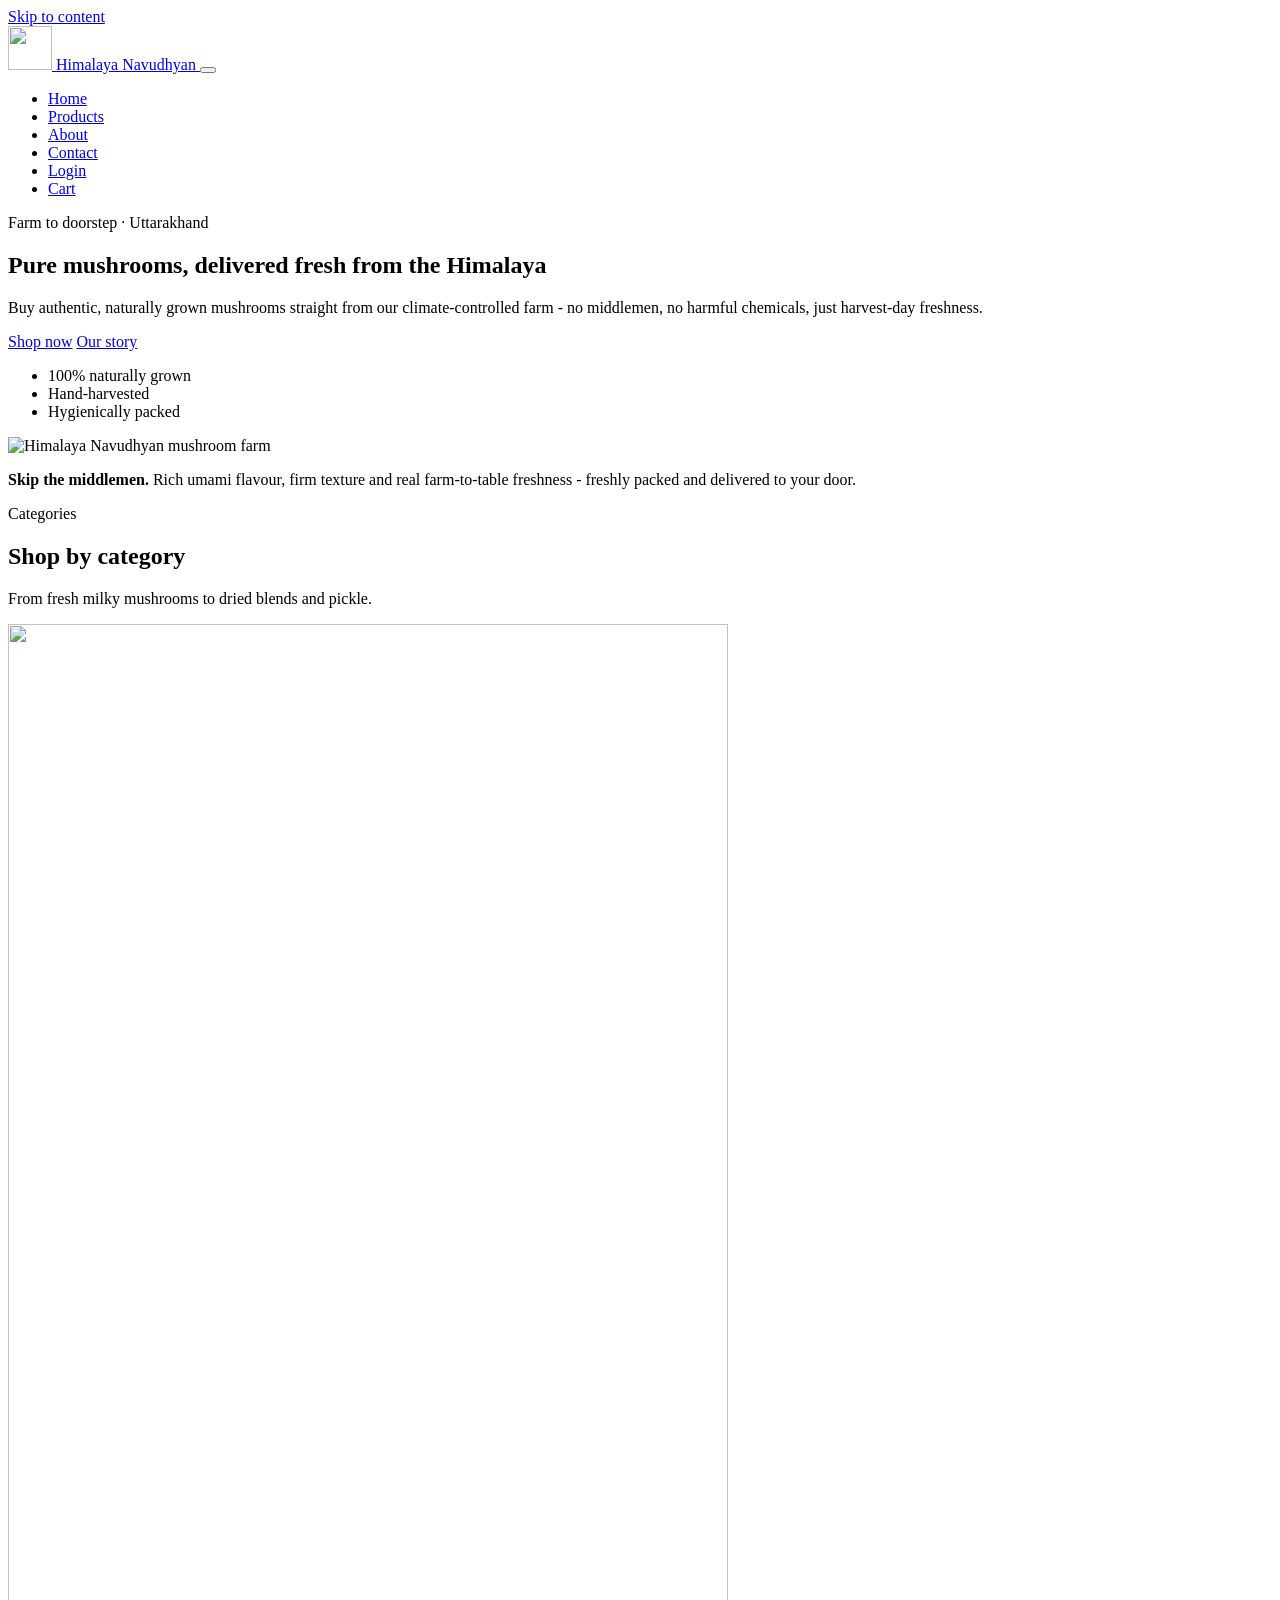
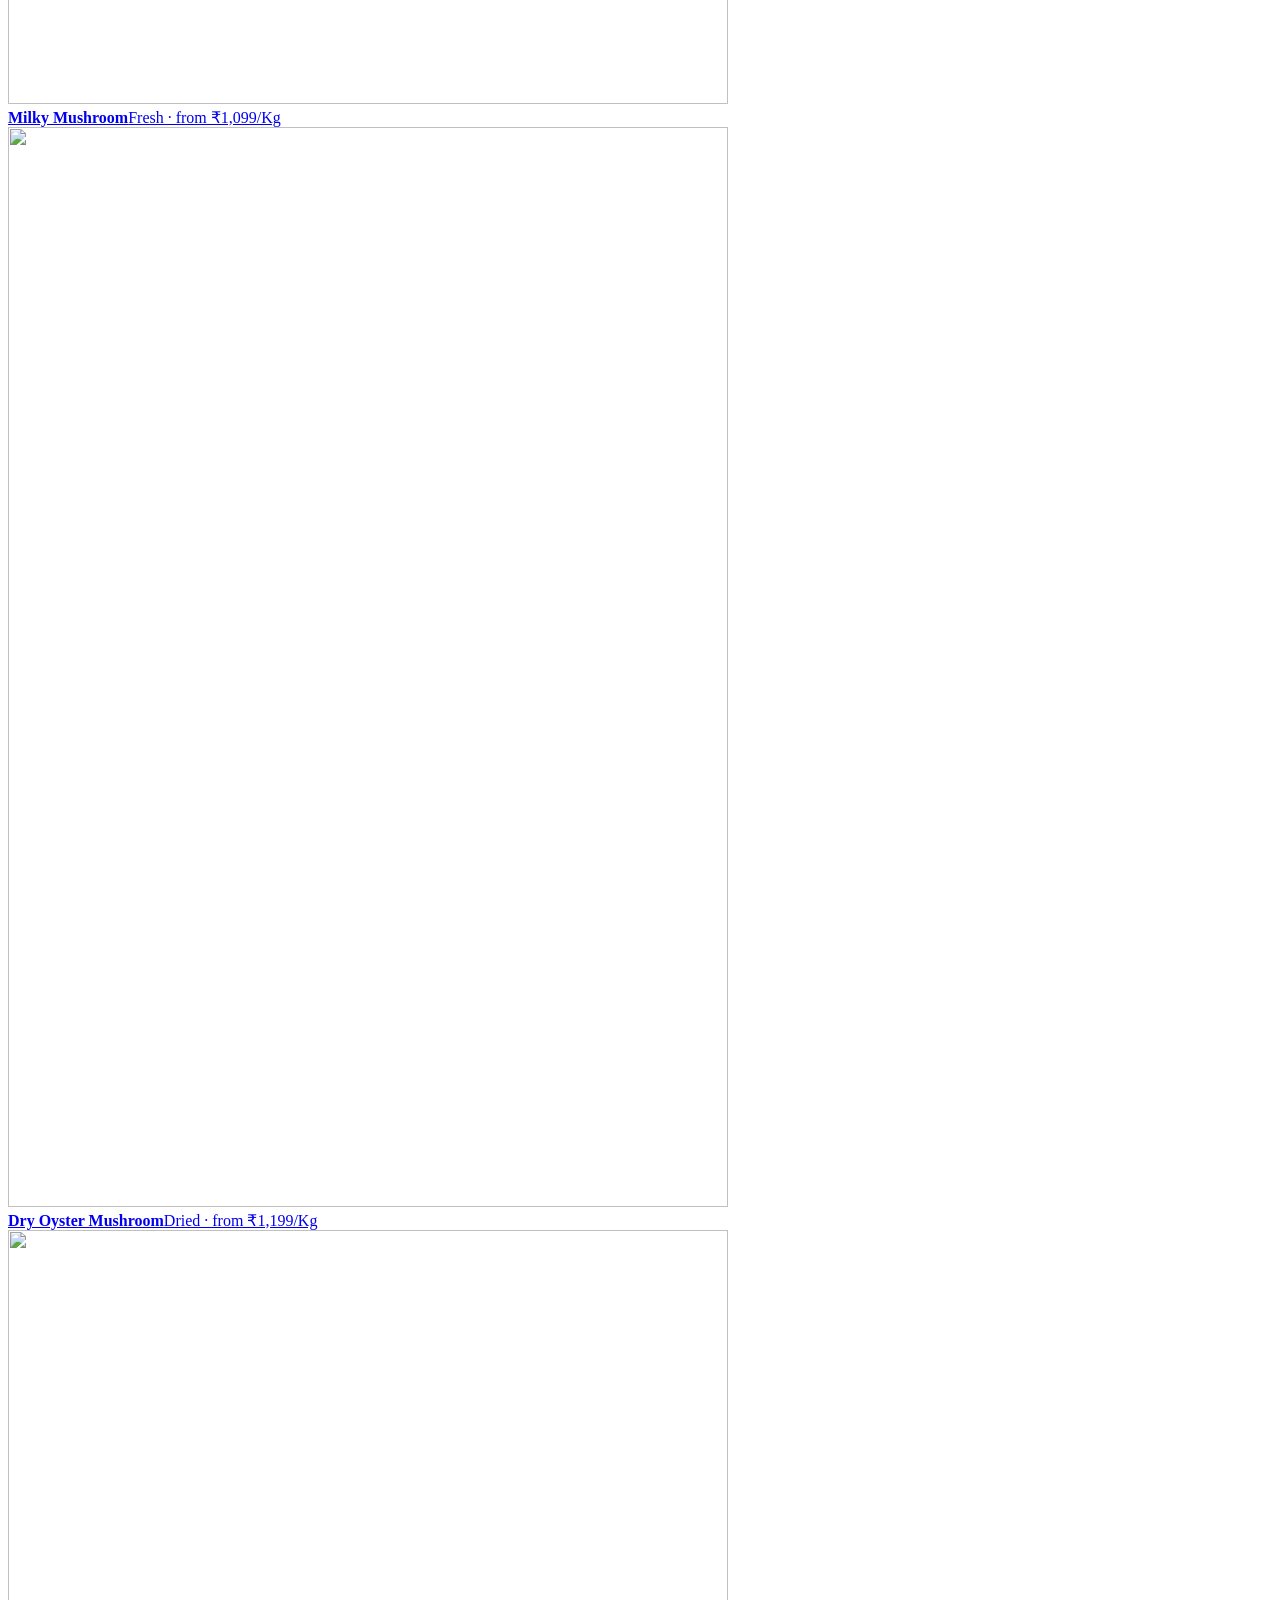
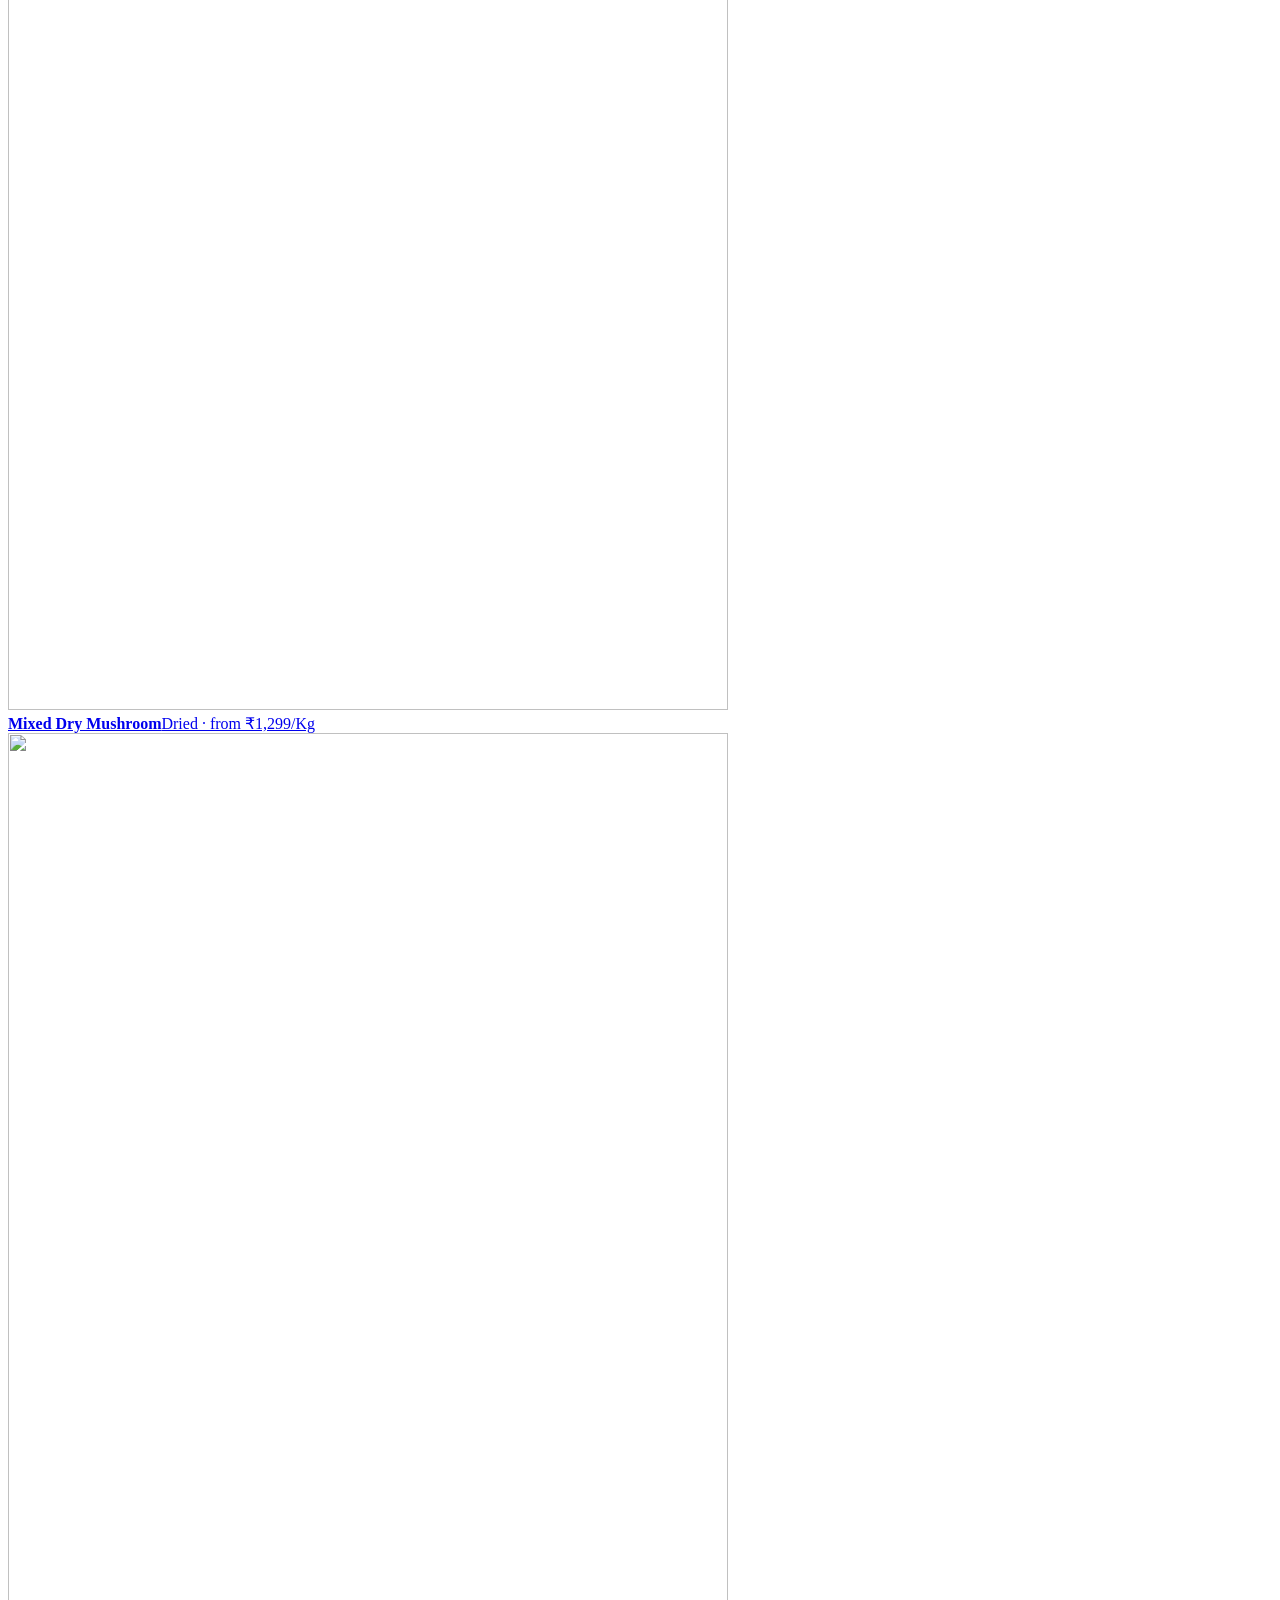
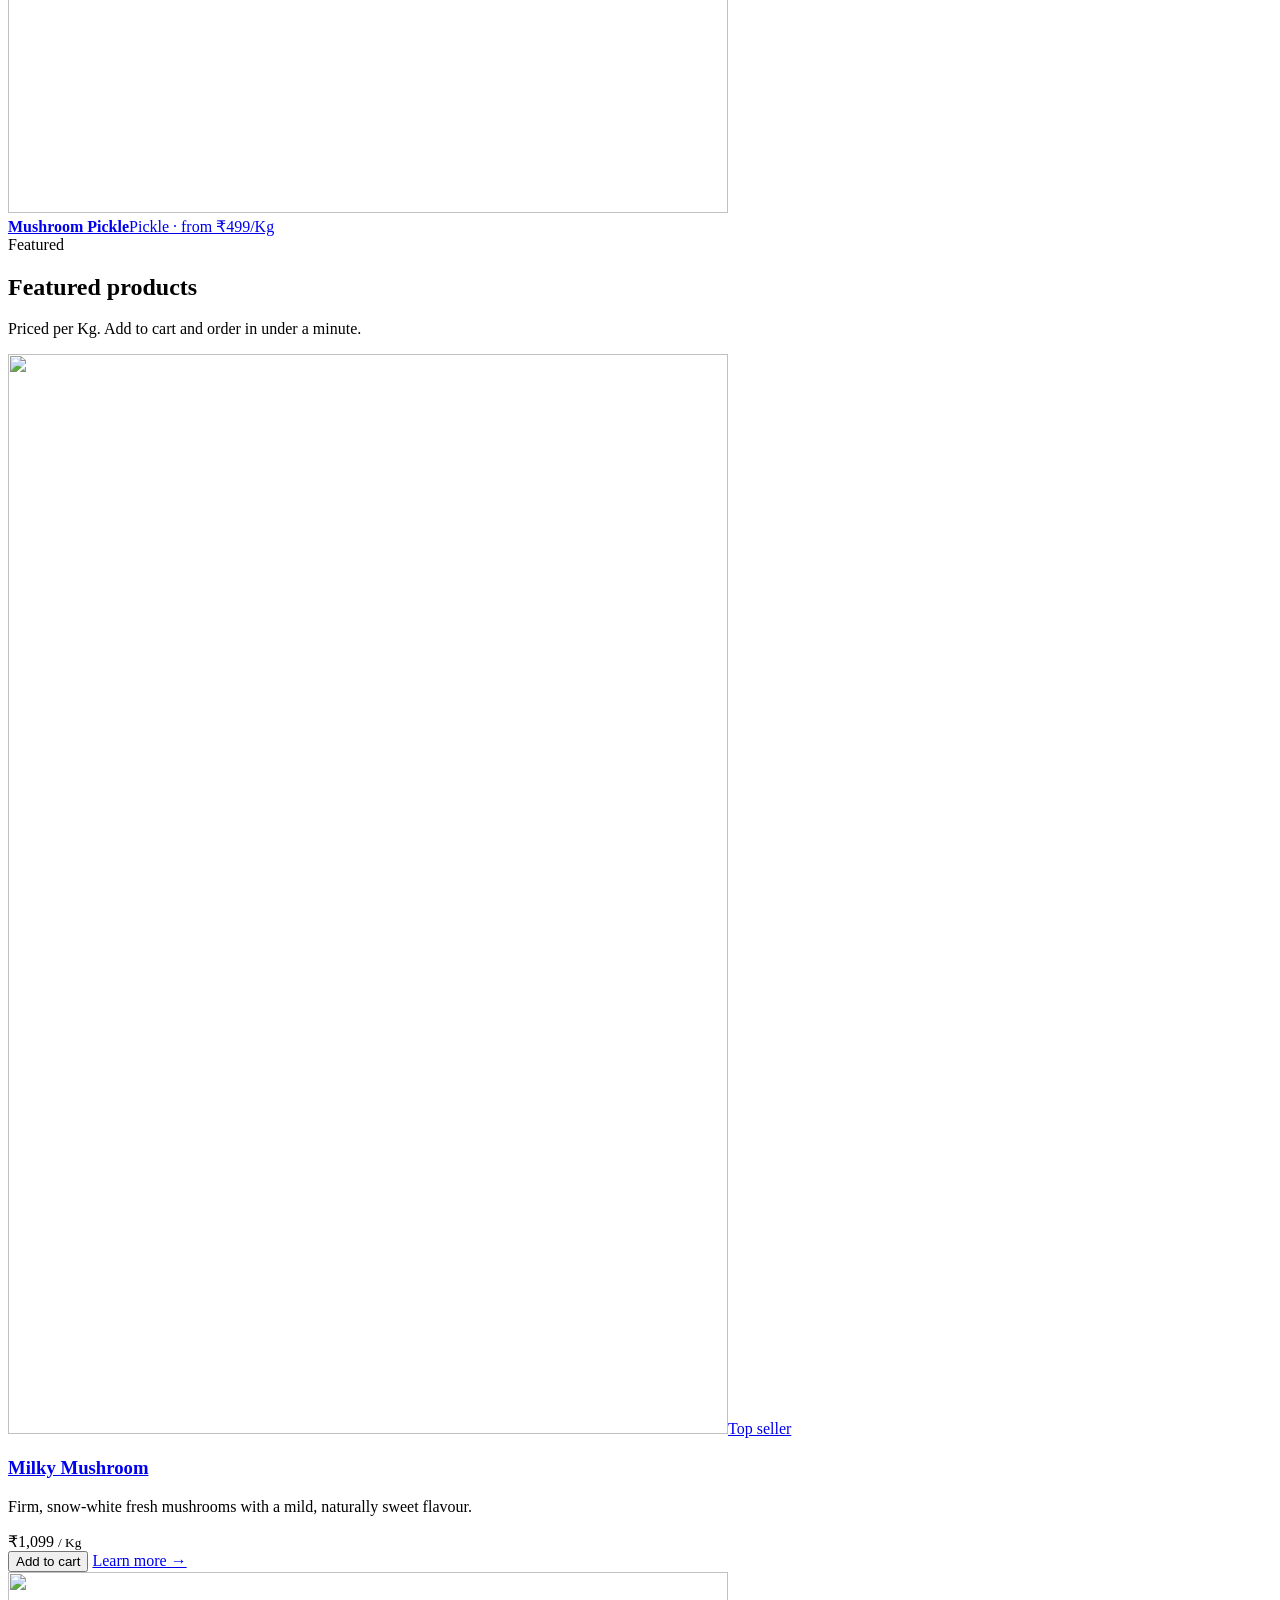
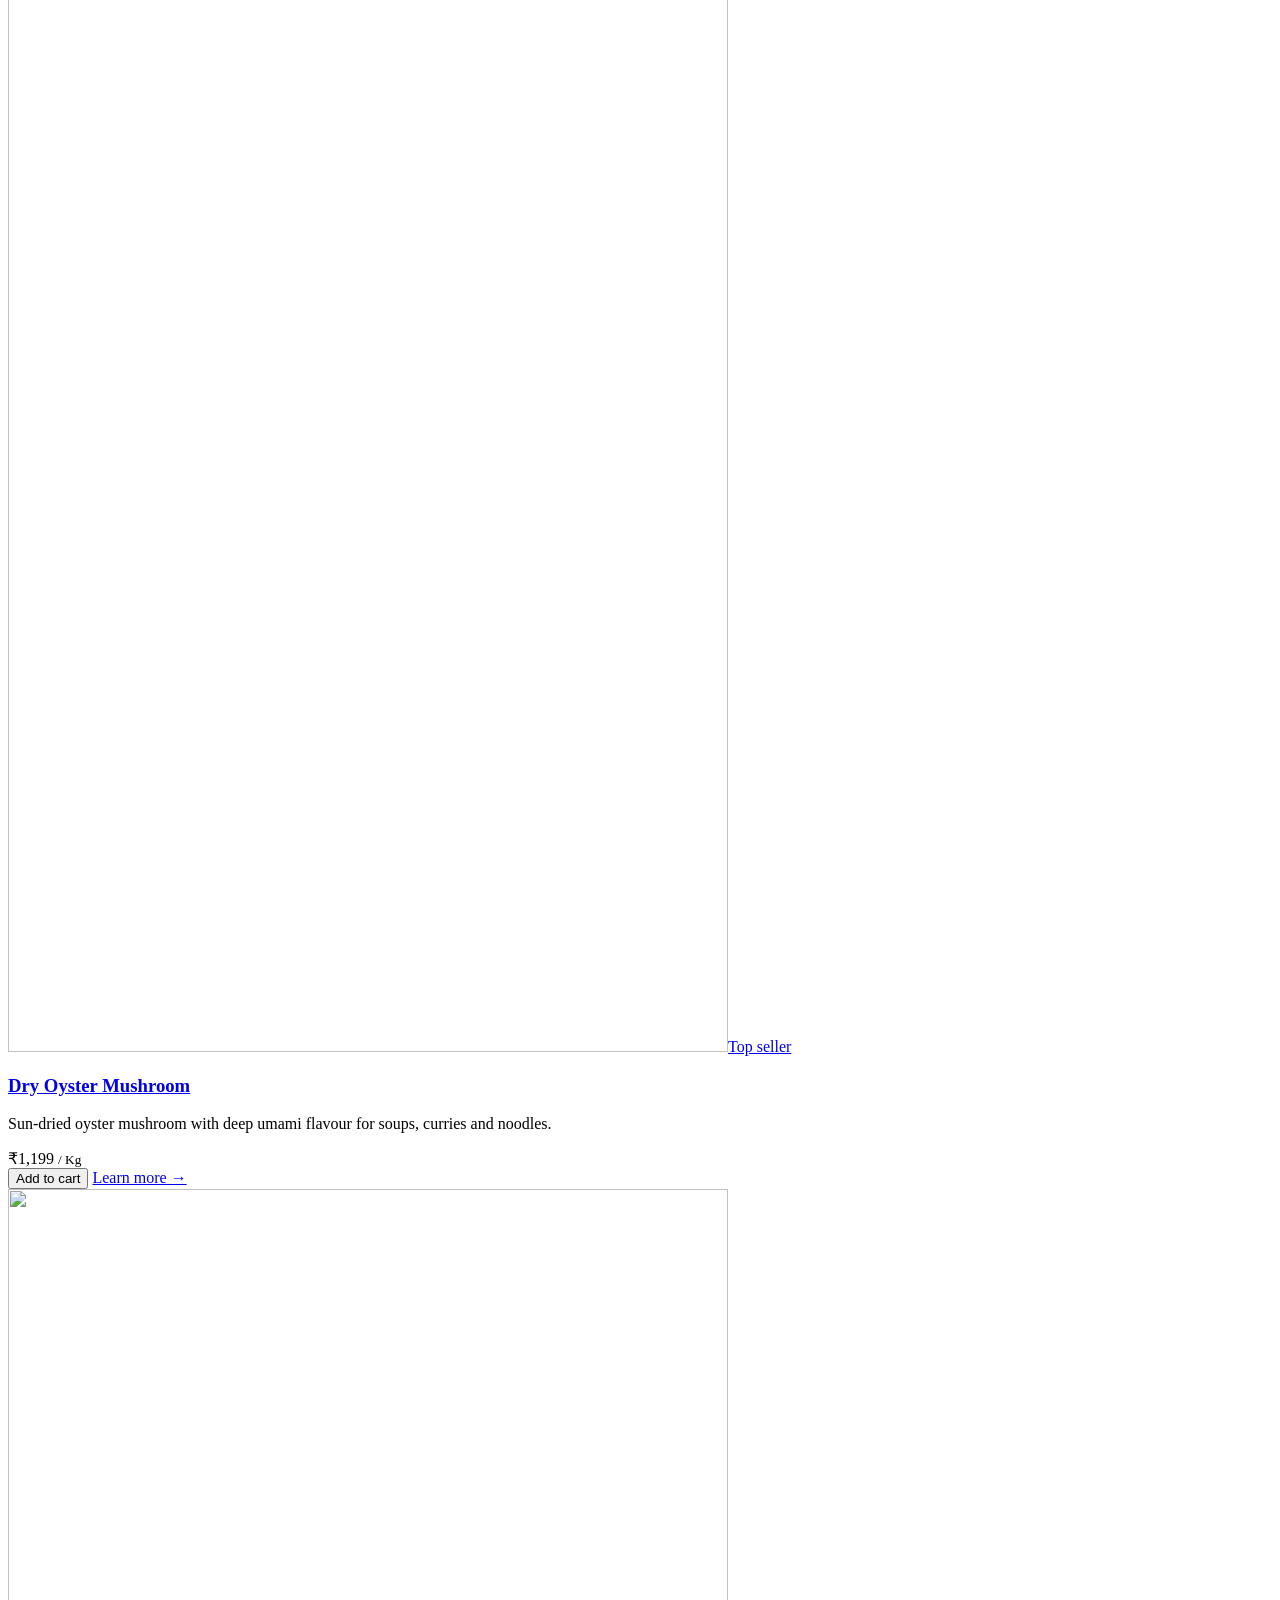
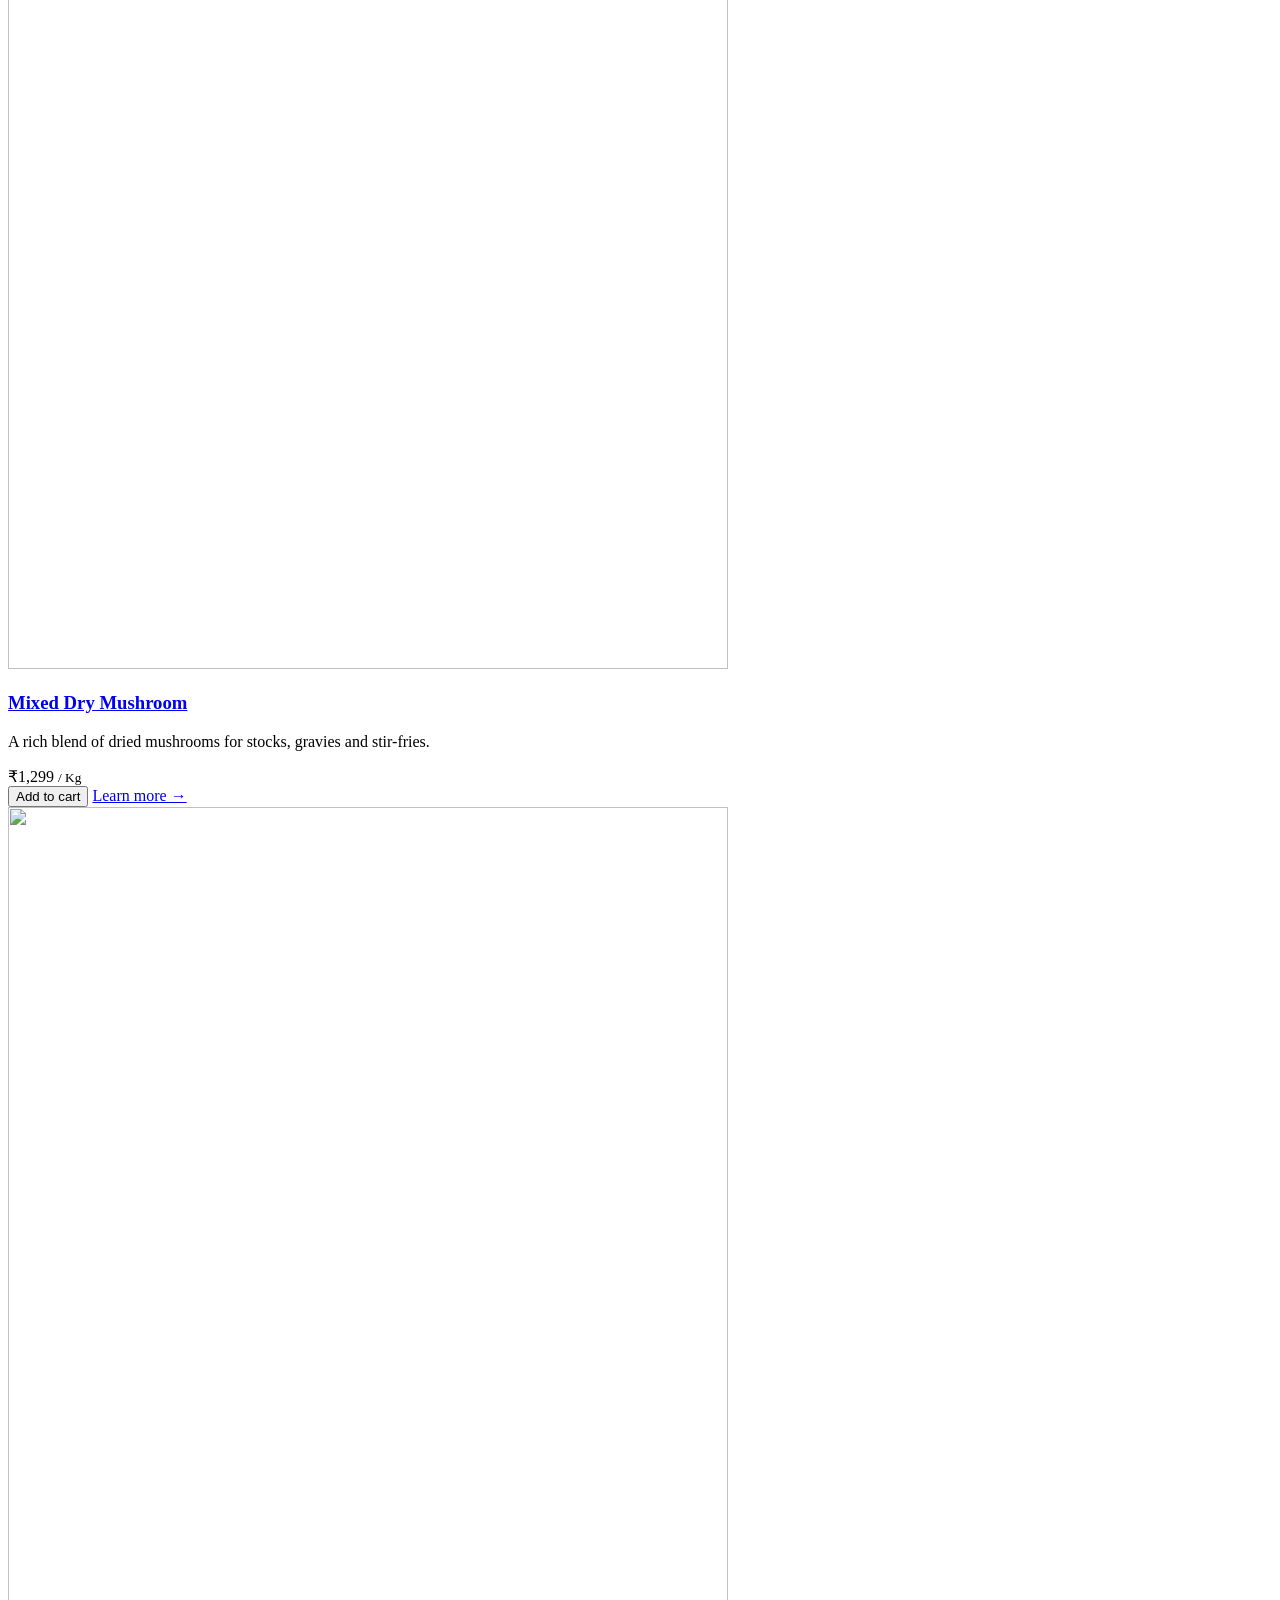
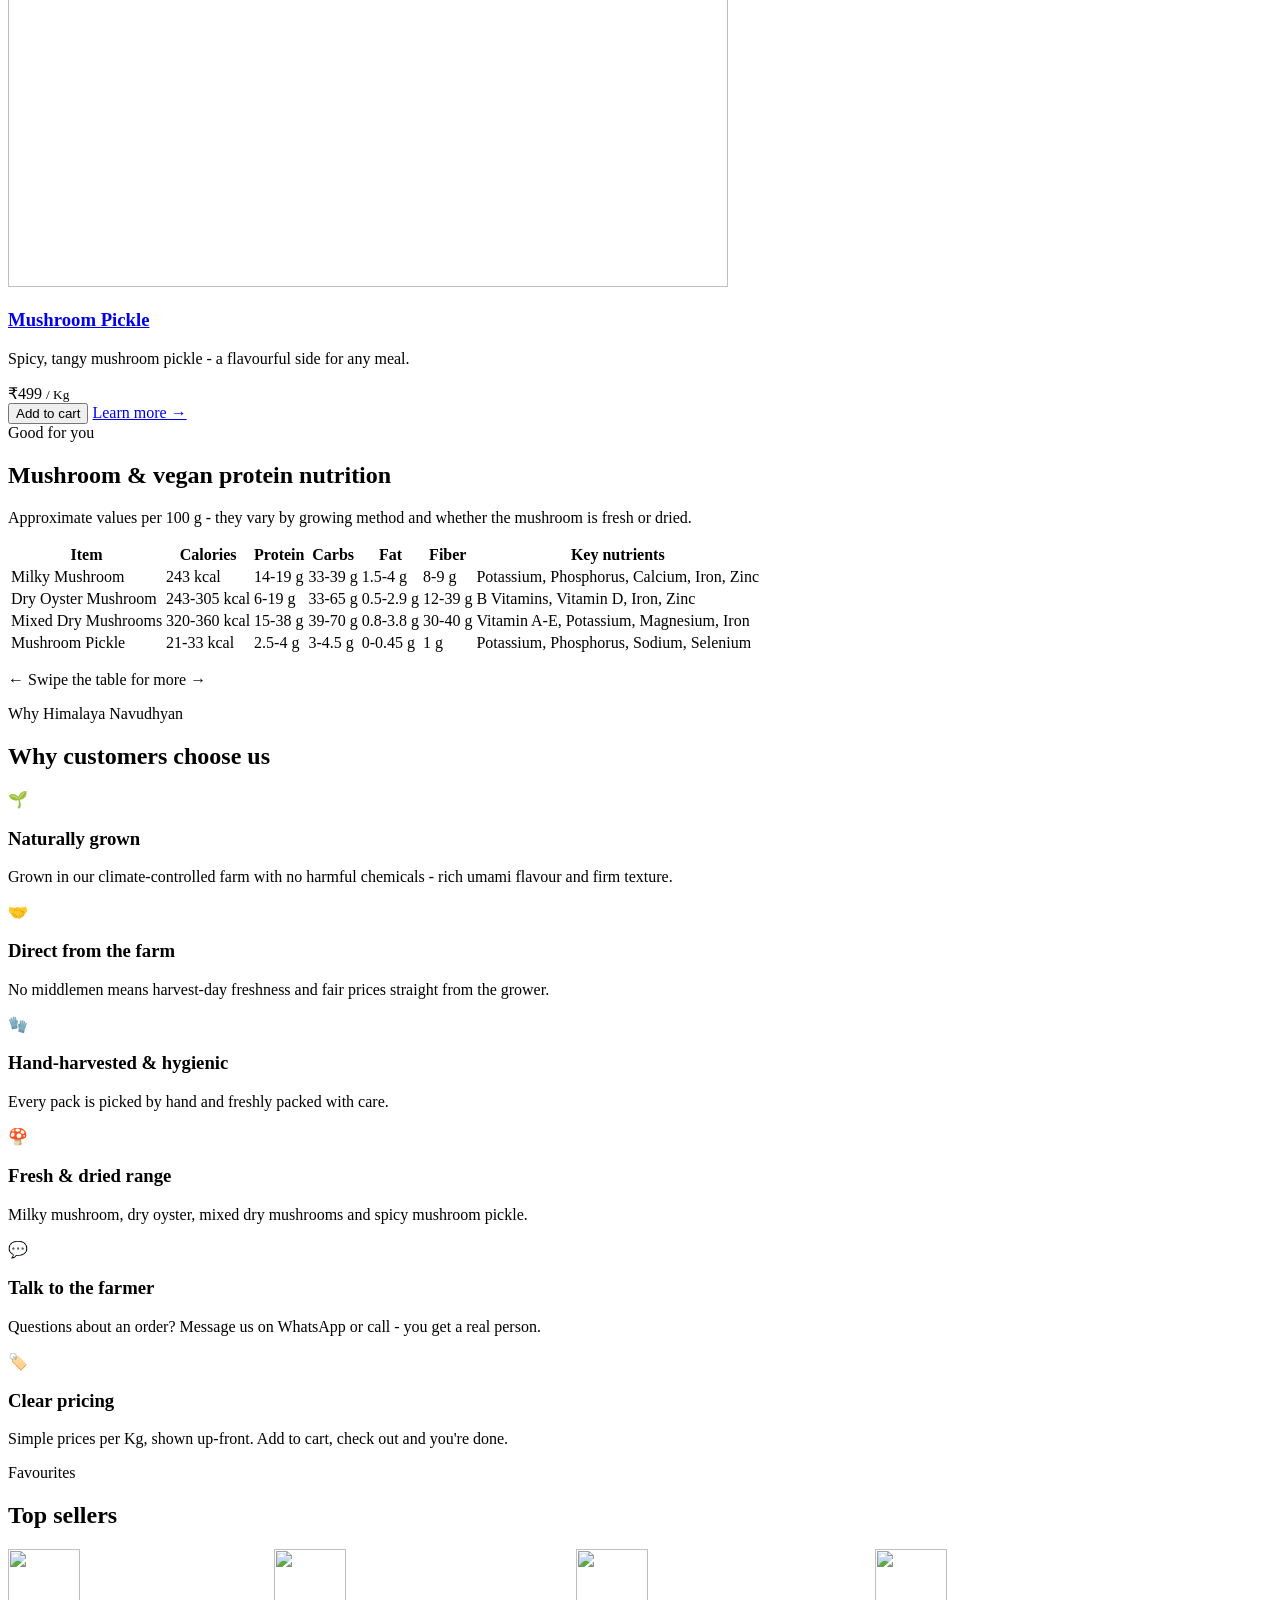
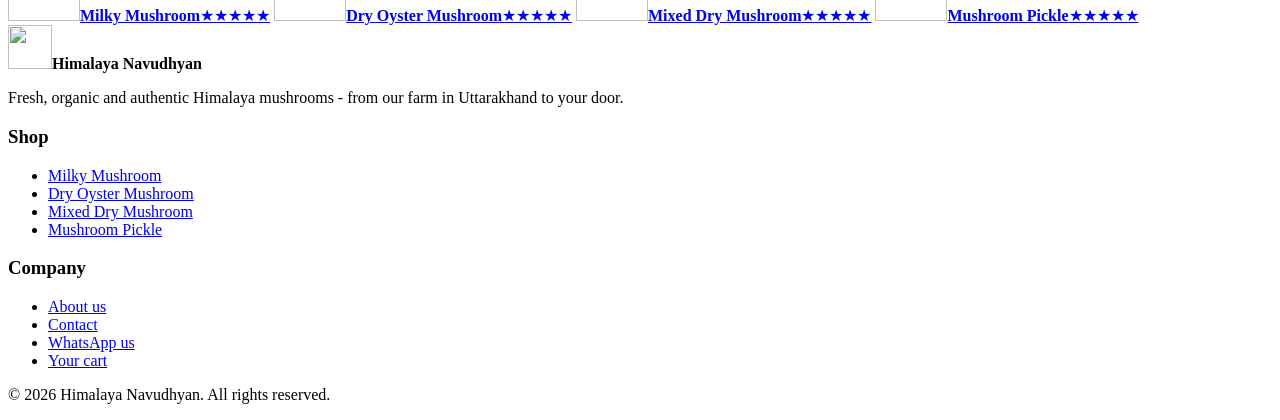
==== index.html @ 814f195d "Add files via upload" ====
<!DOCTYPE html>
<html lang="en">

<head>
  <meta charset="UTF-8">
  <meta name="viewport" content="width=device-width, initial-scale=1">
  <title>Himalaya Navudhyan - Fresh Himalaya Mushrooms Delivered</title>
  <meta name="description"
    content="Buy authentic, naturally grown Himalaya mushrooms directly from the farm - fresh milky mushroom, dry oyster, mixed dry mushrooms and mushroom pickle.">
  <meta name="theme-color" content="#1f4a2c">
  <meta property="og:title" content="Himalaya Navudhyan - Fresh Himalaya Mushrooms Delivered">
  <meta property="og:description"
    content="Buy authentic, naturally grown Himalaya mushrooms directly from the farm - fresh milky mushroom, dry oyster, mixed dry mushrooms and mushroom pickle.">
  <meta property="og:image" content="images/logo-large.jpg">
  <link rel="preconnect" href="https://fonts.googleapis.com">
  <link rel="preconnect" href="https://fonts.gstatic.com" crossorigin>
  <link
    href="https://fonts.googleapis.com/css2?family=Fraunces:opsz,wght@9..144,600;9..144,700&family=Poppins:wght@400;500;600;700&display=swap"
    rel="stylesheet">
  <link rel="stylesheet" href="css/style.css">
  <link rel="icon" type="image/x-icon" href="favicon_io/favicon.ico">
  <link rel="icon" type="image/png" sizes="32x32" href="favicon_io/favicon-32x32.png">
  <link rel="icon" type="image/png" sizes="16x16" href="favicon_io/favicon-16x16.png">
  <link rel="apple-touch-icon" sizes="180x180" href="favicon_io/apple-touch-icon.png">
  <link rel="manifest" href="favicon_io/site.webmanifest">
</head>

<body>
  <a class="skip-link" href="#main">Skip to content</a>
  <header class="site-header">
    <div class="container header-inner">
      <a class="brand" href="index.html" aria-label="Himalaya Navudhyan - home">
        <img src="images/logo.jpg" alt="" width="44" height="44">
        <span>Himalaya Navudhyan</span>
      </a>
      <button class="nav-toggle" type="button" aria-label="Menu" aria-expanded="false" aria-controls="site-nav">
        <span></span><span></span><span></span>
      </button>
      <nav class="site-nav" id="site-nav" aria-label="Main">
        <ul>
          <li><a href="index.html" aria-current="page">Home</a></li>
          <li><a href="product.html">Products</a></li>
          <li><a href="about.html">About</a></li>
          <li><a href="contact.html">Contact</a></li>
          <li><a href="loginpage.html">Login</a></li>
          <li><a href="cart.html">Cart <span class="cart-count" hidden aria-label="items in cart">0</span></a></li>
        </ul>
      </nav>
    </div>
  </header>
  <main id="main">

    <section class="hero">
      <div class="container hero-grid">
        <div>
          <span class="eyebrow">Farm to doorstep · Uttarakhand</span>
          <h1>Pure mushrooms, delivered <span>fresh</span> from the Himalaya</h1>
          <p class="hero-lead">Buy authentic, naturally grown mushrooms straight from our climate-controlled farm - no
            middlemen, no harmful chemicals, just harvest-day freshness.</p>
          <div class="hero-actions">
            <a class="btn" href="product.html">Shop now</a>
            <a class="btn btn--ghost" href="about.html">Our story</a>
          </div>
          <ul class="hero-trust">
            <li>100% naturally grown</li>
            <li>Hand-harvested</li>
            <li>Hygienically packed</li>
          </ul>
        </div>
        <div class="hero-art">
          <div class="hero-photo">
            <img src="images/logo.jpg" alt="Himalaya Navudhyan mushroom farm" width="200"
              fetchpriority="high">
          </div>
        </div>
      </div>
    </section>

    <section class="promise">
      <div class="container">
        <p><strong>Skip the middlemen.</strong> Rich umami flavour, firm texture and real farm-to-table freshness -
          freshly packed and delivered to your door.</p>
      </div>
    </section>

    <section class="section">
      <div class="container">
        <div class="section-head reveal">
          <span class="eyebrow">Categories</span>
          <h2>Shop by category</h2>
          <p>From fresh milky mushrooms to dried blends and pickle.</p>
        </div>
        <div class="tiles">
          <a class="tile reveal" href="milckymushroom.html"><img src="images/milky.jpg" alt="" loading="lazy"
              width="720" height="1080">
            <div class="tile-label"><strong>Milky Mushroom</strong><span>Fresh · from ₹1,099/Kg</span></div>
          </a>
          <a class="tile reveal" href="dryoyster.html"><img src="images/dry-oyster.jpg" alt="" loading="lazy"
              width="720" height="1080">
            <div class="tile-label"><strong>Dry Oyster Mushroom</strong><span>Dried · from ₹1,199/Kg</span></div>
          </a>
          <a class="tile reveal" href="mixeddrymushroom.html"><img src="images/mixed-dry.jpg" alt="" loading="lazy"
              width="720" height="1080">
            <div class="tile-label"><strong>Mixed Dry Mushroom</strong><span>Dried · from ₹1,299/Kg</span></div>
          </a>
          <a class="tile reveal" href="mushroompickle.html"><img src="images/pickle.jpg" alt="" loading="lazy"
              width="720" height="1080">
            <div class="tile-label"><strong>Mushroom Pickle</strong><span>Pickle · from ₹499/Kg</span></div>
          </a>
        </div>
      </div>
    </section>

    <section class="section section--alt">
      <div class="container">
        <div class="section-head reveal">
          <span class="eyebrow">Featured</span>
          <h2>Featured products</h2>
          <p>Priced per Kg. Add to cart and order in under a minute.</p>
        </div>
        <div class="grid-products cols-4">
          <article class="product-card reveal">
            <a class="product-media" href="milckymushroom.html" tabindex="-1" aria-hidden="true">
              <img src="images/milky.jpg" alt="" loading="lazy" width="720" height="1080"><span class="badge">Top
                seller</span>
            </a>
            <div class="product-body">
              <h3><a href="milckymushroom.html">Milky Mushroom</a></h3>
              <p class="product-desc">Firm, snow-white fresh mushrooms with a mild, naturally sweet flavour.</p>
              <div class="price">₹1,099 <small>/ Kg</small></div>
              <div class="product-actions">
                <button class="btn btn--sm" type="button" data-add="milky">Add to cart</button>
                <a class="link-more" href="milckymushroom.html">Learn more →</a>
              </div>
            </div>
          </article>
          <article class="product-card reveal">
            <a class="product-media" href="dryoyster.html" tabindex="-1" aria-hidden="true">
              <img src="images/dry-oyster.jpg" alt="" loading="lazy" width="720" height="1080"><span class="badge">Top
                seller</span>
            </a>
            <div class="product-body">
              <h3><a href="dryoyster.html">Dry Oyster Mushroom</a></h3>
              <p class="product-desc">Sun-dried oyster mushroom with deep umami flavour for soups, curries and noodles.
              </p>
              <div class="price">₹1,199 <small>/ Kg</small></div>
              <div class="product-actions">
                <button class="btn btn--sm" type="button" data-add="dry-oyster">Add to cart</button>
                <a class="link-more" href="dryoyster.html">Learn more →</a>
              </div>
            </div>
          </article>
          <article class="product-card reveal">
            <a class="product-media" href="mixeddrymushroom.html" tabindex="-1" aria-hidden="true">
              <img src="images/mixed-dry.jpg" alt="" loading="lazy" width="720" height="1080">
            </a>
            <div class="product-body">
              <h3><a href="mixeddrymushroom.html">Mixed Dry Mushroom</a></h3>
              <p class="product-desc">A rich blend of dried mushrooms for stocks, gravies and stir-fries.</p>
              <div class="price">₹1,299 <small>/ Kg</small></div>
              <div class="product-actions">
                <button class="btn btn--sm" type="button" data-add="mixed-dry">Add to cart</button>
                <a class="link-more" href="mixeddrymushroom.html">Learn more →</a>
              </div>
            </div>
          </article>
          <article class="product-card reveal">
            <a class="product-media" href="mushroompickle.html" tabindex="-1" aria-hidden="true">
              <img src="images/pickle.jpg" alt="" loading="lazy" width="720" height="1080">
            </a>
            <div class="product-body">
              <h3><a href="mushroompickle.html">Mushroom Pickle</a></h3>
              <p class="product-desc">Spicy, tangy mushroom pickle - a flavourful side for any meal.</p>
              <div class="price">₹499 <small>/ Kg</small></div>
              <div class="product-actions">
                <button class="btn btn--sm" type="button" data-add="pickle">Add to cart</button>
                <a class="link-more" href="mushroompickle.html">Learn more →</a>
              </div>
            </div>
          </article>
        </div>
      </div>
    </section>

    <section class="section">
      <div class="container">
        <div class="section-head reveal">
          <span class="eyebrow">Good for you</span>
          <h2>Mushroom &amp; vegan protein nutrition</h2>
          <p>Approximate values per 100 g - they vary by growing method and whether the mushroom is fresh or dried.</p>
        </div>
        <div class="table-wrap reveal" tabindex="0" role="region" aria-label="Nutrition comparison table">
          <table class="nutrition-table">
            <thead>
              <tr>
                <th>Item</th>
                <th>Calories</th>
                <th>Protein</th>
                <th>Carbs</th>
                <th>Fat</th>
                <th>Fiber</th>
                <th>Key nutrients</th>
              </tr>
            </thead>
            <tbody>
              <tr>
                <td>Milky Mushroom</td>
                <td>243 kcal</td>
                <td class="highlight">14-19 g</td>
                <td>33-39 g</td>
                <td>1.5-4 g</td>
                <td>8-9 g</td>
                <td>Potassium, Phosphorus, Calcium, Iron, Zinc</td>
              </tr>
              <tr>
                <td>Dry Oyster Mushroom</td>
                <td>243-305 kcal</td>
                <td class="highlight">6-19 g</td>
                <td>33-65 g</td>
                <td>0.5-2.9 g</td>
                <td>12-39 g</td>
                <td>B Vitamins, Vitamin D, Iron, Zinc</td>
              </tr>
              <tr>
                <td>Mixed Dry Mushrooms</td>
                <td>320-360 kcal</td>
                <td class="highlight">15-38 g</td>
                <td>39-70 g</td>
                <td>0.8-3.8 g</td>
                <td>30-40 g</td>
                <td>Vitamin A-E, Potassium, Magnesium, Iron</td>
              </tr>
              <tr>
                <td>Mushroom Pickle</td>
                <td>21-33 kcal</td>
                <td class="highlight">2.5-4 g</td>
                <td>3-4.5 g</td>
                <td>0-0.45 g</td>
                <td>1 g</td>
                <td>Potassium, Phosphorus, Sodium, Selenium</td>
              </tr>
            </tbody>
          </table>
        </div>
        <p class="swipe-hint">← Swipe the table for more →</p>
      </div>
    </section>

    <section class="section section--white">
      <div class="container">
        <div class="section-head reveal">
          <span class="eyebrow">Why Himalaya Navudhyan</span>
          <h2>Why customers choose us</h2>
        </div>
        <div class="features">
          <div class="feature reveal">
            <div class="ico">🌱</div>
            <h3>Naturally grown</h3>
            <p>Grown in our climate-controlled farm with no harmful chemicals -  rich umami flavour and firm texture.</p>
          </div>
          <div class="feature reveal">
            <div class="ico">🤝</div>
            <h3>Direct from the farm</h3>
            <p>No middlemen means harvest-day freshness and fair prices straight from the grower.</p>
          </div>
          <div class="feature reveal">
            <div class="ico">🧤</div>
            <h3>Hand-harvested &amp; hygienic</h3>
            <p>Every pack is picked by hand and freshly packed with care.</p>
          </div>
          <div class="feature reveal">
            <div class="ico">🍄</div>
            <h3>Fresh &amp; dried range</h3>
            <p>Milky mushroom, dry oyster, mixed dry mushrooms and spicy mushroom pickle.</p>
          </div>
          <div class="feature reveal">
            <div class="ico">💬</div>
            <h3>Talk to the farmer</h3>
            <p>Questions about an order? Message us on WhatsApp or call - you get a real person.</p>
          </div>
          <div class="feature reveal">
            <div class="ico">🏷️</div>
            <h3>Clear pricing</h3>
            <p>Simple prices per Kg, shown up-front. Add to cart, check out and you're done.</p>
          </div>
        </div>
      </div>
    </section>

    <section class="section section--alt">
      <div class="container">
        <div class="section-head reveal"><span class="eyebrow">Favourites</span>
          <h2>Top sellers</h2>
        </div>
        <div class="sellers">
          <a class="seller reveal" href="milckymushroom.html"><img src="images/milky.jpg" alt="" loading="lazy"
              width="72" height="72"><strong>Milky Mushroom</strong><span class="stars"
              aria-label="5 out of 5 stars">★★★★★</span></a>
          <a class="seller reveal" href="dryoyster.html"><img src="images/dry-oyster.jpg" alt="" loading="lazy"
              width="72" height="72"><strong>Dry Oyster Mushroom</strong><span class="stars"
              aria-label="5 out of 5 stars">★★★★★</span></a>
          <a class="seller reveal" href="mixeddrymushroom.html"><img src="images/mixed-dry.jpg" alt="" loading="lazy"
              width="72" height="72"><strong>Mixed Dry Mushroom</strong><span class="stars"
              aria-label="5 out of 5 stars">★★★★★</span></a>
          <a class="seller reveal" href="mushroompickle.html"><img src="images/pickle.jpg" alt="" loading="lazy"
              width="72" height="72"><strong>Mushroom Pickle</strong><span class="stars"
              aria-label="5 out of 5 stars">★★★★★</span></a>
        </div>
      </div>
    </section>
  </main>
  <footer class="site-footer">
    <div class="container">
      <div class="footer-grid">
        <div>
          <div class="footer-brand"><img src="images/logo.jpg" alt="" width="44" height="44"><strong>Himalaya
              Navudhyan</strong></div>
          <p>Fresh, organic and authentic Himalaya mushrooms - from our farm in Uttarakhand to your door.</p>
        </div>
        <div>
          <h3>Shop</h3>
          <ul>
            <li><a href="milckymushroom.html">Milky Mushroom</a></li>
            <li><a href="dryoyster.html">Dry Oyster Mushroom</a></li>
            <li><a href="mixeddrymushroom.html">Mixed Dry Mushroom</a></li>
            <li><a href="mushroompickle.html">Mushroom Pickle</a></li>
          </ul>
        </div>
        <div>
          <h3>Company</h3>
          <ul>
            <li><a href="about.html">About us</a></li>
            <li><a href="contact.html">Contact</a></li>
            <li><a href="https://wa.me/917836058491" rel="noopener">WhatsApp us</a></li>
            <li><a href="cart.html">Your cart</a></li>
          </ul>
        </div>
      </div>
      <p class="copyright">© 2026 Himalaya Navudhyan. All rights reserved.</p>
    </div>
  </footer>
  <script src="js/site.js"></script>
</body>

</html>
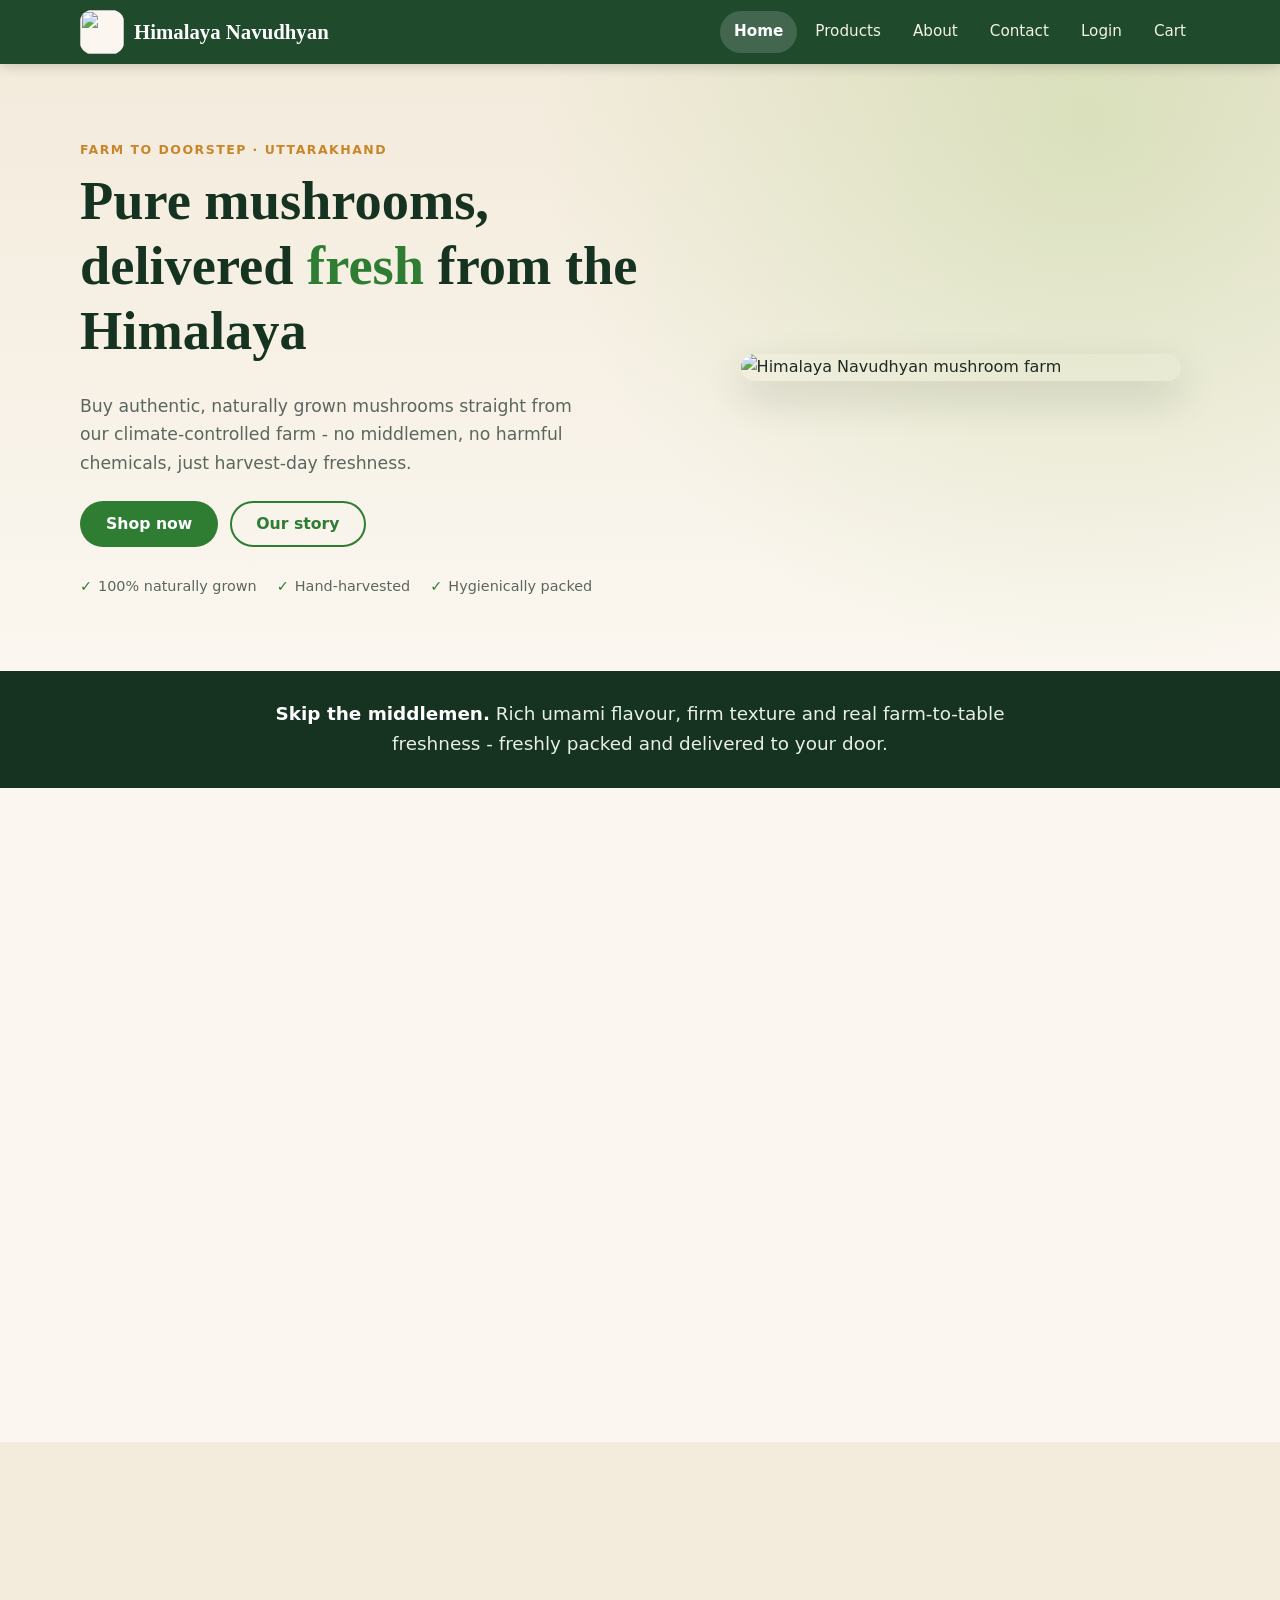
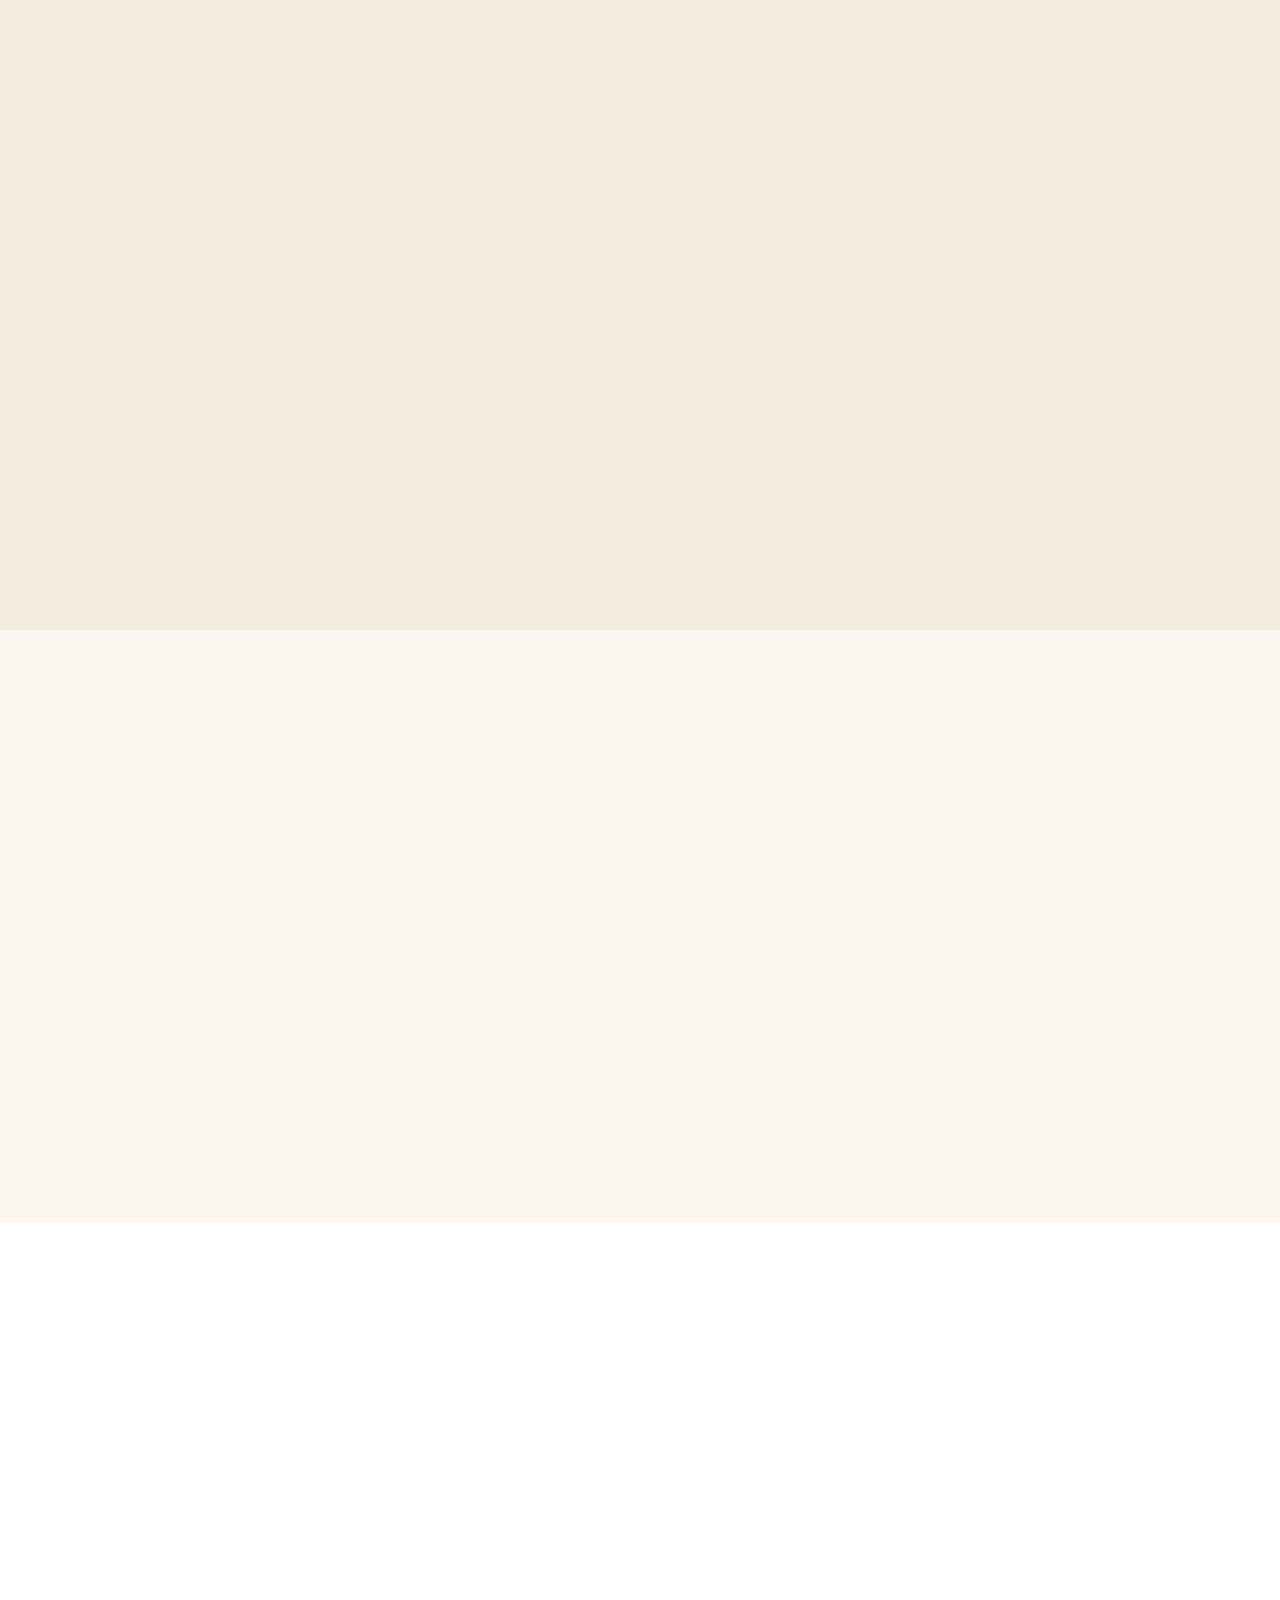
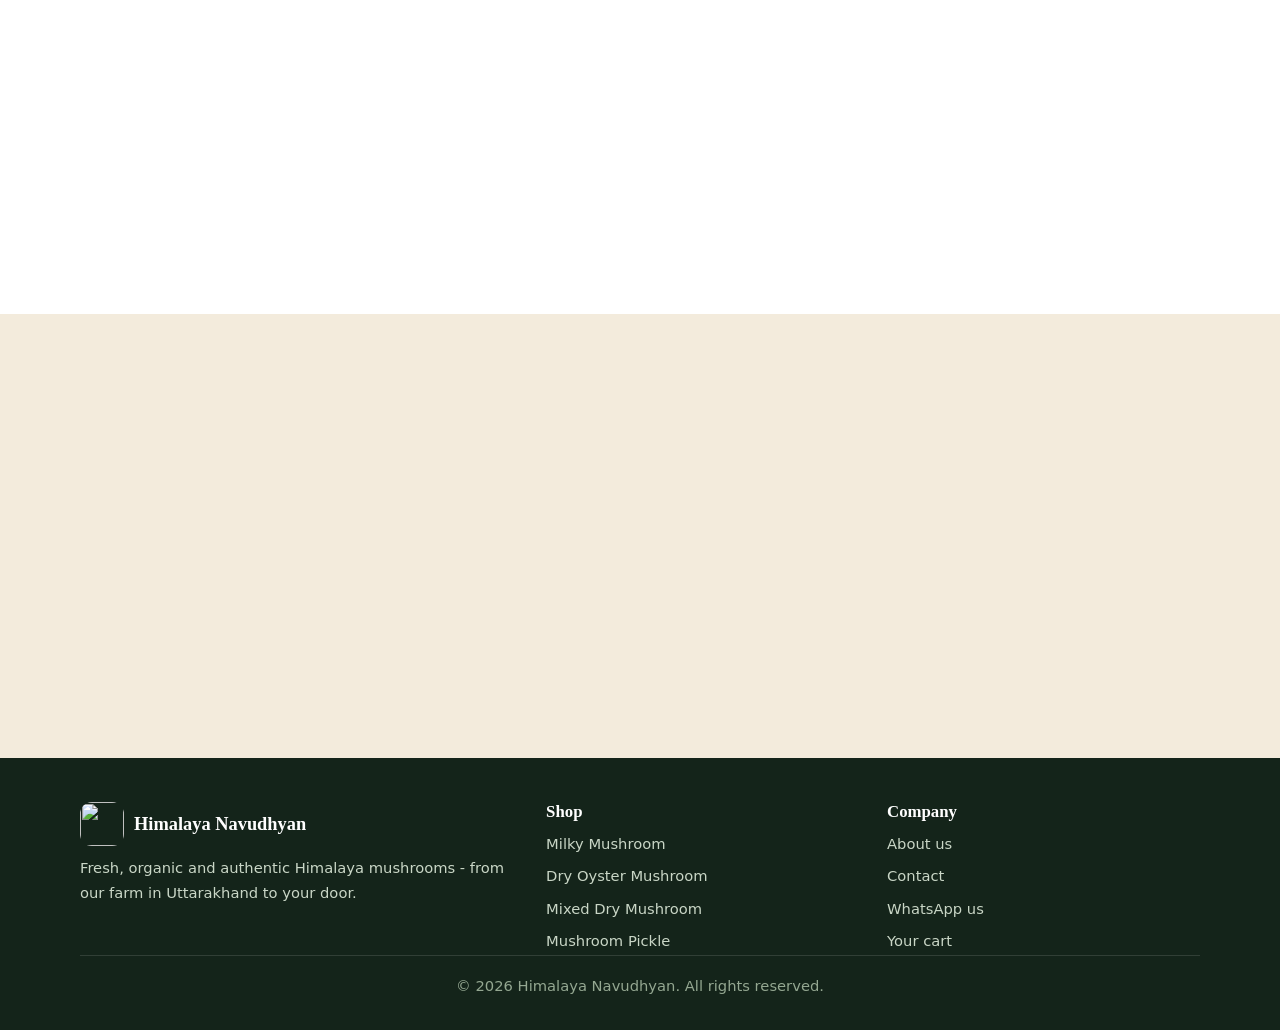
==== commit 419d4fce: "Fix stylesheet link path in index.html" ====
--- a/index.html
+++ b/index.html
@@ -17,7 +17,7 @@
   <link
     href="https://fonts.googleapis.com/css2?family=Fraunces:opsz,wght@9..144,600;9..144,700&family=Poppins:wght@400;500;600;700&display=swap"
     rel="stylesheet">
-  <link rel="stylesheet" href="css/style.css">
+  <link rel="stylesheet" href="style.css">
   <link rel="icon" type="image/x-icon" href="favicon_io/favicon.ico">
   <link rel="icon" type="image/png" sizes="32x32" href="favicon_io/favicon-32x32.png">
   <link rel="icon" type="image/png" sizes="16x16" href="favicon_io/favicon-16x16.png">
@@ -342,4 +342,4 @@
   <script src="js/site.js"></script>
 </body>
 
-</html>+</html>
--- a/style.css
+++ b/style.css
@@ -0,0 +1,1958 @@
+:root {
+  --green-900: #163321;
+  --green-800: #1f4a2c;
+  --green-700: #2e7d32;
+  --green-600: #3a8f3f;
+  --leaf: #7cb342;
+  --amber: #c8862b;
+  --amber-100: #fbeed8;
+  --cream: #fbf7f0;
+  --sand: #f3ebdc;
+  --card: #ffffff;
+  --ink: #1f2a22;
+  --muted: #5b675e;
+  --line: #e6dfd0;
+  --danger: #b3261e;
+  --radius: 16px;
+  --radius-sm: 10px;
+  --shadow-sm: 0 1px 3px rgba(31, 42, 34, .08);
+  --shadow: 0 8px 24px rgba(31, 42, 34, .10);
+  --shadow-lg: 0 16px 40px rgba(31, 42, 34, .16);
+  --header-h: 64px;
+  --font: "Poppins", system-ui, -apple-system, "Segoe UI", Roboto, sans-serif;
+  --font-head: "Fraunces", Georgia, "Times New Roman", serif;
+}
+
+*,
+*::before,
+*::after {
+  box-sizing: border-box;
+}
+
+html {
+  scroll-behavior: smooth;
+  scroll-padding-top: calc(var(--header-h) + 64px);
+  -webkit-text-size-adjust: 100%;
+}
+
+body {
+  margin: 0;
+  font-family: var(--font);
+  font-size: 1rem;
+  line-height: 1.65;
+  color: var(--ink);
+  background: var(--cream);
+  min-height: 100vh;
+  min-height: 100dvh;
+  display: flex;
+  flex-direction: column;
+  overflow-x: hidden;
+}
+
+main {
+  flex: 1;
+}
+
+img {
+  max-width: 100%;
+  height: auto;
+  display: block;
+}
+
+a {
+  color: var(--green-700);
+}
+
+h1,
+h2,
+h3,
+h4 {
+  font-family: var(--font-head);
+  line-height: 1.2;
+  margin: 0 0 .5em;
+  color: var(--green-900);
+}
+
+h1 {
+  font-size: clamp(2rem, 6vw, 3.4rem);
+  font-weight: 700;
+}
+
+h2 {
+  font-size: clamp(1.55rem, 4vw, 2.2rem);
+  font-weight: 600;
+}
+
+h3 {
+  font-size: 1.15rem;
+  font-weight: 600;
+}
+
+p {
+  margin: 0 0 1em;
+}
+
+ul {
+  margin: 0;
+}
+
+:focus-visible {
+  outline: 3px solid var(--amber);
+  outline-offset: 2px;
+  border-radius: 4px;
+}
+
+.sr-only {
+  position: absolute;
+  width: 1px;
+  height: 1px;
+  overflow: hidden;
+  clip: rect(0 0 0 0);
+  white-space: nowrap;
+}
+
+.skip-link {
+  position: absolute;
+  left: 12px;
+  top: -60px;
+  z-index: 3000;
+  background: var(--green-900);
+  color: #fff;
+  padding: 10px 16px;
+  border-radius: 8px;
+}
+
+.skip-link:focus {
+  top: 10px;
+}
+
+.container {
+  width: min(1120px, 100% - 32px);
+  margin-inline: auto;
+}
+
+.section {
+  padding: clamp(40px, 7vw, 80px) 0;
+}
+
+.section--alt {
+  background: var(--sand);
+}
+
+.section--white {
+  background: #fff;
+}
+
+.section-head {
+  text-align: center;
+  max-width: 640px;
+  margin: 0 auto clamp(24px, 4vw, 44px);
+}
+
+.section-head p {
+  color: var(--muted);
+  margin: 0;
+}
+
+.eyebrow {
+  display: inline-block;
+  font-size: .78rem;
+  font-weight: 600;
+  letter-spacing: .12em;
+  text-transform: uppercase;
+  color: var(--amber);
+  margin-bottom: 8px;
+}
+
+/* ---------- Buttons ---------- */
+.btn {
+  display: inline-flex;
+  align-items: center;
+  justify-content: center;
+  gap: 8px;
+  min-height: 46px;
+  padding: 10px 24px;
+  font: 600 .98rem/1 var(--font);
+  text-decoration: none;
+  cursor: pointer;
+  border: 2px solid transparent;
+  border-radius: 999px;
+  background: var(--green-700);
+  color: #fff;
+  transition: transform .2s, box-shadow .2s, background .2s;
+}
+
+.btn:hover {
+  background: var(--green-800);
+  transform: translateY(-2px);
+  box-shadow: var(--shadow);
+}
+
+.btn:active {
+  transform: translateY(0);
+}
+
+.btn--ghost {
+  background: transparent;
+  color: var(--green-700);
+  border-color: var(--green-700);
+}
+
+.btn--ghost:hover {
+  background: var(--green-700);
+  color: #fff;
+}
+
+.btn--light {
+  background: #fff;
+  color: var(--green-900);
+}
+
+.btn--light:hover {
+  background: var(--amber-100);
+}
+
+.btn--block {
+  width: 100%;
+}
+
+.btn--sm {
+  min-height: 40px;
+  padding: 8px 18px;
+  font-size: .9rem;
+}
+
+.btn[disabled] {
+  opacity: .55;
+  cursor: not-allowed;
+  transform: none;
+  box-shadow: none;
+}
+
+/* ---------- Header ---------- */
+.site-header {
+  position: sticky;
+  top: 0;
+  z-index: 1000;
+  background: var(--green-800);
+  color: #fff;
+  box-shadow: 0 2px 12px rgba(0, 0, 0, .18);
+}
+
+.header-inner {
+  display: flex;
+  align-items: center;
+  justify-content: space-between;
+  gap: 12px;
+  min-height: var(--header-h);
+}
+
+.brand {
+  display: flex;
+  align-items: center;
+  gap: 10px;
+  color: #fff;
+  text-decoration: none;
+  min-width: 0;
+}
+
+.brand img {
+  width: 44px;
+  height: 44px;
+  border-radius: 12px;
+  flex: none;
+  background: var(--cream);
+}
+
+.brand span {
+  font-family: var(--font-head);
+  font-weight: 700;
+  font-size: clamp(1rem, 4.2vw, 1.3rem);
+  white-space: nowrap;
+  overflow: hidden;
+  text-overflow: ellipsis;
+}
+
+.nav-toggle {
+  display: inline-flex;
+  flex-direction: column;
+  justify-content: center;
+  align-items: center;
+  gap: 5px;
+  width: 44px;
+  height: 44px;
+  border: 0;
+  border-radius: 10px;
+  background: transparent;
+  cursor: pointer;
+  color: #fff;
+}
+
+.nav-toggle:hover {
+  background: rgba(255, 255, 255, .1);
+}
+
+.nav-toggle span {
+  display: block;
+  width: 24px;
+  height: 2.5px;
+  border-radius: 3px;
+  background: currentColor;
+  transition: transform .25s, opacity .2s;
+}
+
+.nav-toggle.is-open span:nth-child(1) {
+  transform: translateY(7.5px) rotate(45deg);
+}
+
+.nav-toggle.is-open span:nth-child(2) {
+  opacity: 0;
+}
+
+.nav-toggle.is-open span:nth-child(3) {
+  transform: translateY(-7.5px) rotate(-45deg);
+}
+
+.site-nav {
+  position: absolute;
+  left: 0;
+  right: 0;
+  top: 100%;
+  background: var(--green-800);
+  max-height: 0;
+  overflow: hidden;
+  visibility: hidden;
+  transition: max-height .3s ease, visibility .3s;
+  border-radius: 0 0 20px 20px;
+  box-shadow: 0 16px 24px rgba(0, 0, 0, .2);
+}
+
+.site-nav.is-open {
+  max-height: 440px;
+  visibility: visible;
+}
+
+.site-nav ul {
+  list-style: none;
+  margin: 0;
+  padding: 8px 16px 16px;
+  display: flex;
+  flex-direction: column;
+  gap: 2px;
+}
+
+.site-nav a {
+  display: flex;
+  align-items: center;
+  justify-content: space-between;
+  gap: 8px;
+  padding: 14px 16px;
+  border-radius: 12px;
+  min-height: 48px;
+  color: #f4f1e8;
+  text-decoration: none;
+  font-weight: 500;
+}
+
+.site-nav a:hover {
+  background: rgba(255, 255, 255, .1);
+}
+
+.site-nav a[aria-current="page"] {
+  background: rgba(255, 255, 255, .16);
+  color: #fff;
+  font-weight: 600;
+}
+
+.cart-count {
+  min-width: 22px;
+  height: 22px;
+  padding: 0 6px;
+  border-radius: 999px;
+  background: var(--amber);
+  color: #fff;
+  font-size: .75rem;
+  font-weight: 700;
+  display: inline-flex;
+  align-items: center;
+  justify-content: center;
+}
+
+.cart-count[hidden] {
+  display: none;
+}
+
+@media (min-width: 900px) {
+  .nav-toggle {
+    display: none;
+  }
+
+  .site-nav {
+    position: static;
+    max-height: none;
+    visibility: visible;
+    overflow: visible;
+    background: transparent;
+    box-shadow: none;
+    border-radius: 0;
+  }
+
+  .site-nav ul {
+    flex-direction: row;
+    padding: 0;
+    gap: 4px;
+    align-items: center;
+  }
+
+  .site-nav a {
+    padding: 8px 14px;
+    min-height: 40px;
+    border-radius: 999px;
+    font-size: .95rem;
+  }
+}
+
+/* ---------- Hero (home) ---------- */
+.hero {
+  background:
+    radial-gradient(circle at 85% 10%, rgba(124, 179, 66, .22), transparent 45%),
+    linear-gradient(180deg, var(--sand), var(--cream));
+  padding: clamp(32px, 6vw, 72px) 0;
+}
+
+.hero-grid {
+  display: grid;
+  gap: 32px;
+  align-items: center;
+}
+
+.hero h1 span {
+  color: var(--green-700);
+}
+
+.hero-lead {
+  font-size: 1.08rem;
+  color: var(--muted);
+  max-width: 520px;
+}
+
+.hero-actions {
+  display: flex;
+  flex-wrap: wrap;
+  gap: 12px;
+  margin-top: 24px;
+}
+
+.hero-trust {
+  display: flex;
+  flex-wrap: wrap;
+  gap: 8px 20px;
+  margin: 28px 0 0;
+  padding: 0;
+  list-style: none;
+  font-size: .9rem;
+  color: var(--muted);
+}
+
+.hero-trust li::before {
+  content: "✓";
+  color: var(--green-700);
+  font-weight: 700;
+  margin-right: 6px;
+}
+
+.hero-art {
+  display: flex;
+  justify-content: center;
+}
+
+.hero-art .legacy {
+  width: min(380px, 80%);
+  aspect-ratio: 1;
+  object-fit: cover;
+  object-position: 50% 46%;
+  border-radius: 28px;
+  box-shadow: var(--shadow-lg);
+  background: var(--cream);
+}
+
+@media (min-width: 900px) {
+  .hero-grid {
+    grid-template-columns: 1.1fr .9fr;
+    gap: 56px;
+  }
+}
+
+.promise {
+  background: var(--green-900);
+  color: #e8efe4;
+  text-align: center;
+  padding: 28px 0;
+}
+
+.promise p {
+  margin: 0 auto;
+  max-width: 760px;
+  font-size: clamp(1rem, 2.6vw, 1.15rem);
+}
+
+.promise strong {
+  color: #fff;
+}
+
+/* ---------- Category tiles ---------- */
+.tiles {
+  display: grid;
+  grid-template-columns: repeat(2, 1fr);
+  gap: 14px;
+}
+
+.tile {
+  position: relative;
+  display: block;
+  border-radius: var(--radius);
+  overflow: hidden;
+  aspect-ratio: 4 / 5;
+  color: #fff;
+  text-decoration: none;
+  box-shadow: var(--shadow-sm);
+  isolation: isolate;
+}
+
+.tile img {
+  position: absolute;
+  inset: 0;
+  width: 100%;
+  height: 100%;
+  object-fit: cover;
+  z-index: -2;
+  transition: transform .5s;
+}
+
+.tile::after {
+  content: "";
+  position: absolute;
+  inset: 0;
+  z-index: -1;
+  background: linear-gradient(180deg, transparent 40%, rgba(10, 25, 14, .82));
+}
+
+.tile:hover img {
+  transform: scale(1.06);
+}
+
+.tile-label {
+  position: absolute;
+  left: 14px;
+  right: 14px;
+  bottom: 14px;
+}
+
+.tile-label strong {
+  display: block;
+  font-family: var(--font-head);
+  font-size: 1.1rem;
+  line-height: 1.25;
+}
+
+.tile-label span {
+  font-size: .82rem;
+  opacity: .9;
+}
+
+@media (min-width: 900px) {
+  .tiles {
+    grid-template-columns: repeat(4, 1fr);
+    gap: 20px;
+  }
+}
+
+/* ---------- Product cards ---------- */
+.grid-products {
+  display: grid;
+  grid-template-columns: 1fr;
+  gap: 20px;
+}
+
+@media (min-width: 600px) {
+  .grid-products {
+    grid-template-columns: repeat(2, 1fr);
+  }
+}
+
+@media (min-width: 900px) {
+  .grid-products.cols-4 {
+    grid-template-columns: repeat(4, 1fr);
+  }
+
+  .grid-products {
+    gap: 24px;
+  }
+}
+
+.product-card {
+  display: flex;
+  flex-direction: column;
+  background: var(--card);
+  border-radius: var(--radius);
+  overflow: hidden;
+  box-shadow: var(--shadow-sm);
+  border: 1px solid var(--line);
+  transition: transform .25s, box-shadow .25s;
+}
+
+.product-card:hover {
+  transform: translateY(-4px);
+  box-shadow: var(--shadow);
+}
+
+.product-media {
+  position: relative;
+  display: block;
+  aspect-ratio: 4 / 3;
+  overflow: hidden;
+  background: var(--sand);
+}
+
+.product-media img {
+  width: 100%;
+  height: 100%;
+  object-fit: cover;
+  object-position: center 40%;
+  transition: transform .5s;
+}
+
+.product-card:hover .product-media img {
+  transform: scale(1.05);
+}
+
+.badge {
+  position: absolute;
+  top: 12px;
+  left: 12px;
+  padding: 4px 12px;
+  border-radius: 999px;
+  background: var(--amber);
+  color: #fff;
+  font-size: .75rem;
+  font-weight: 600;
+}
+
+.product-body {
+  display: flex;
+  flex-direction: column;
+  flex: 1;
+  padding: 18px;
+  gap: 6px;
+}
+
+.product-body h3 {
+  margin: 0;
+}
+
+.product-body h3 a {
+  color: inherit;
+  text-decoration: none;
+}
+
+.product-desc {
+  color: var(--muted);
+  font-size: .92rem;
+  margin: 0 0 8px;
+  flex: 1;
+}
+
+.price {
+  font-size: 1.3rem;
+  font-weight: 700;
+  color: var(--green-700);
+}
+
+.price small {
+  font-size: .8rem;
+  font-weight: 500;
+  color: var(--muted);
+}
+
+.product-actions {
+  display: flex;
+  gap: 10px;
+  align-items: center;
+  justify-content: space-between;
+  flex-wrap: wrap;
+  margin-top: 4px;
+}
+
+.product-actions .btn {
+  flex: 1 1 130px;
+}
+
+.link-more {
+  font-size: .88rem;
+  font-weight: 600;
+  text-decoration: none;
+  white-space: nowrap;
+}
+
+.link-more:hover {
+  text-decoration: underline;
+}
+
+/* ---------- Nutrition table (home + detail) ---------- */
+.table-wrap {
+  overflow-x: auto;
+  -webkit-overflow-scrolling: touch;
+  border-radius: var(--radius);
+  box-shadow: var(--shadow-sm);
+  background: #fff;
+  border: 1px solid var(--line);
+}
+
+.nutrition-table {
+  width: 100%;
+  border-collapse: collapse;
+  min-width: 560px;
+  font-size: .92rem;
+}
+
+.nutrition-table th,
+.nutrition-table td {
+  padding: 12px 14px;
+  text-align: left;
+  border-bottom: 1px solid var(--line);
+  vertical-align: top;
+}
+
+.nutrition-table th {
+  background: var(--green-800);
+  color: #fff;
+  font-weight: 600;
+  font-size: .8rem;
+  text-transform: uppercase;
+  letter-spacing: .06em;
+  white-space: nowrap;
+}
+
+.nutrition-table tbody tr:nth-child(even) {
+  background: #faf7f0;
+}
+
+.nutrition-table tbody tr:hover {
+  background: #eef5e8;
+}
+
+.nutrition-table tr:last-child td {
+  border-bottom: 0;
+}
+
+.nutrition-table .highlight {
+  color: var(--green-700);
+  font-weight: 700;
+}
+
+.nutrition-table td:first-child {
+  font-weight: 600;
+}
+
+.swipe-hint {
+  display: none;
+  text-align: center;
+  font-size: .85rem;
+  color: var(--muted);
+  margin: 12px 0 0;
+}
+
+@media (max-width: 700px) {
+  .swipe-hint {
+    display: block;
+  }
+
+  .nutrition-table td:first-child,
+  .nutrition-table th:first-child {
+    position: sticky;
+    left: 0;
+    background: #fff;
+    z-index: 1;
+    box-shadow: 2px 0 4px rgba(0, 0, 0, .06);
+  }
+
+  .nutrition-table th:first-child {
+    background: var(--green-800);
+  }
+}
+
+/* ---------- Why us / feature cards ---------- */
+.features {
+  display: grid;
+  gap: 16px;
+  grid-template-columns: 1fr;
+}
+
+@media (min-width: 600px) {
+  .features {
+    grid-template-columns: repeat(2, 1fr);
+  }
+}
+
+@media (min-width: 900px) {
+  .features {
+    grid-template-columns: repeat(3, 1fr);
+  }
+}
+
+.feature {
+  background: #fff;
+  border-radius: var(--radius);
+  padding: 24px;
+  border: 1px solid var(--line);
+  border-top: 4px solid var(--leaf);
+  box-shadow: var(--shadow-sm);
+}
+
+.feature .ico {
+  font-size: 1.9rem;
+  line-height: 1;
+  margin-bottom: 12px;
+}
+
+.feature h3 {
+  margin-bottom: 6px;
+}
+
+.feature p {
+  color: var(--muted);
+  font-size: .94rem;
+  margin: 0;
+}
+
+/* ---------- Top sellers ---------- */
+.sellers {
+  display: grid;
+  grid-template-columns: repeat(2, 1fr);
+  gap: 14px;
+}
+
+@media (min-width: 900px) {
+  .sellers {
+    grid-template-columns: repeat(4, 1fr);
+  }
+}
+
+.seller {
+  display: flex;
+  flex-direction: column;
+  align-items: center;
+  text-align: center;
+  gap: 8px;
+  background: #fff;
+  border: 1px solid var(--line);
+  border-radius: var(--radius);
+  padding: 16px 12px;
+  text-decoration: none;
+  color: var(--ink);
+  transition: transform .25s, box-shadow .25s;
+}
+
+.seller:hover {
+  transform: translateY(-4px);
+  box-shadow: var(--shadow);
+}
+
+.seller img {
+  width: 72px;
+  height: 72px;
+  border-radius: 50%;
+  object-fit: cover;
+}
+
+.seller strong {
+  font-size: .95rem;
+  line-height: 1.3;
+}
+
+.stars {
+  color: #e0a100;
+  letter-spacing: 2px;
+  font-size: .9rem;
+}
+
+/* ---------- Page banner (inner pages) ---------- */
+.page-banner {
+  background: linear-gradient(135deg, var(--green-800), var(--green-700));
+  color: #fff;
+  text-align: center;
+  padding: clamp(32px, 6vw, 56px) 0;
+}
+
+.page-banner h1 {
+  color: #fff;
+  margin-bottom: 8px;
+  font-size: clamp(1.9rem, 5vw, 2.8rem);
+}
+
+.page-banner p {
+  margin: 0 auto;
+  max-width: 560px;
+  opacity: .92;
+}
+
+/* ---------- About ---------- */
+.about-grid {
+  display: grid;
+  gap: 20px;
+}
+
+@media (min-width: 900px) {
+  .about-grid {
+    grid-template-columns: repeat(3, 1fr);
+  }
+}
+
+.about-card {
+  background: #fff;
+  border-radius: var(--radius);
+  padding: 28px;
+  border: 1px solid var(--line);
+  box-shadow: var(--shadow-sm);
+}
+
+.about-card .ico {
+  font-size: 2rem;
+  margin-bottom: 8px;
+}
+
+.about-card p {
+  color: var(--muted);
+  margin: 0;
+}
+
+.about-intro {
+  display: grid;
+  gap: 28px;
+  align-items: center;
+}
+
+.about-intro img {
+  border-radius: 24px;
+  box-shadow: var(--shadow);
+  width: min(340px, 100%);
+  margin-inline: auto;
+}
+
+@media (min-width: 900px) {
+  .about-intro {
+    grid-template-columns: 1fr 1fr;
+    gap: 56px;
+  }
+}
+
+.values {
+  display: grid;
+  grid-template-columns: repeat(2, 1fr);
+  gap: 12px;
+  list-style: none;
+  padding: 0;
+  margin: 0;
+}
+
+@media (min-width: 900px) {
+  .values {
+    grid-template-columns: repeat(4, 1fr);
+  }
+}
+
+.values li {
+  background: #fff;
+  border: 1px solid var(--line);
+  border-radius: var(--radius-sm);
+  padding: 18px 12px;
+  text-align: center;
+  font-weight: 600;
+  color: var(--green-800);
+}
+
+/* ---------- Forms ---------- */
+.form-card {
+  width: min(520px, 100% - 32px);
+  margin: clamp(24px, 5vw, 56px) auto;
+  background: #fff;
+  border-radius: 20px;
+  padding: clamp(22px, 5vw, 36px);
+  box-shadow: var(--shadow);
+  border: 1px solid var(--line);
+}
+
+.form-card h1,
+.form-card h2 {
+  font-size: clamp(1.6rem, 5vw, 2rem);
+  text-align: center;
+}
+
+.form-sub {
+  text-align: center;
+  color: var(--muted);
+  margin-bottom: 24px;
+}
+
+.field {
+  margin-bottom: 16px;
+}
+
+.field label {
+  display: block;
+  font-weight: 600;
+  font-size: .9rem;
+  margin-bottom: 6px;
+}
+
+.field input,
+.field textarea,
+.field select {
+  width: 100%;
+  padding: 12px 14px;
+  min-height: 48px;
+  font: inherit;
+  font-size: 1rem;
+  /* 16px stops iOS zoom */
+  color: var(--ink);
+  background: #fff;
+  border: 1.5px solid #cfc8b8;
+  border-radius: var(--radius-sm);
+  transition: border-color .2s, box-shadow .2s;
+}
+
+.field textarea {
+  resize: vertical;
+  min-height: 110px;
+}
+
+.field input:focus,
+.field textarea:focus {
+  outline: none;
+  border-color: var(--green-700);
+  box-shadow: 0 0 0 4px rgba(46, 125, 50, .15);
+}
+
+.field input:user-invalid,
+.field textarea:user-invalid {
+  border-color: var(--danger);
+}
+
+.field-row {
+  display: grid;
+  gap: 0 14px;
+}
+
+@media (min-width: 600px) {
+  .field-row {
+    grid-template-columns: 1fr 1fr;
+  }
+}
+
+.field-hint {
+  font-size: .8rem;
+  color: var(--muted);
+  margin-top: 4px;
+}
+
+.pw-wrap {
+  position: relative;
+}
+
+.pw-wrap input {
+  padding-right: 64px;
+}
+
+.pw-toggle {
+  position: absolute;
+  right: 6px;
+  top: 50%;
+  transform: translateY(-50%);
+  border: 0;
+  background: transparent;
+  color: var(--green-700);
+  font: 600 .82rem var(--font);
+  cursor: pointer;
+  padding: 10px;
+  min-height: 40px;
+}
+
+.form-foot {
+  text-align: center;
+  margin: 20px 0 0;
+  color: var(--muted);
+  font-size: .95rem;
+}
+
+.notice {
+  padding: 12px 14px;
+  border-radius: var(--radius-sm);
+  font-size: .92rem;
+  margin-bottom: 16px;
+  background: var(--amber-100);
+  color: #6b4510;
+  border: 1px solid #efd5a6;
+}
+
+.notice[hidden] {
+  display: none;
+}
+
+.notice.is-error {
+  background: #fdecea;
+  color: var(--danger);
+  border-color: #f4c2bd;
+}
+
+.notice.is-ok {
+  background: #e7f4e8;
+  color: #1d5a22;
+  border-color: #b9dcbc;
+}
+
+/* ---------- Contact ---------- */
+.contact-grid {
+  display: grid;
+  gap: 24px;
+  width: min(1000px, 100% - 32px);
+  margin: clamp(24px, 5vw, 56px) auto;
+}
+
+@media (min-width: 900px) {
+  .contact-grid {
+    grid-template-columns: 1.2fr .8fr;
+    align-items: start;
+  }
+}
+
+.contact-grid .form-card {
+  margin: 0;
+  width: 100%;
+}
+
+.contact-grid .form-card h2 {
+  text-align: left;
+}
+
+.info-card {
+  background: var(--green-900);
+  color: #e8efe4;
+  border-radius: 20px;
+  padding: clamp(22px, 5vw, 32px);
+}
+
+.info-card h2 {
+  color: #fff;
+  font-size: 1.5rem;
+}
+
+.info-list {
+  list-style: none;
+  padding: 0;
+  margin: 0 0 20px;
+  display: grid;
+  gap: 16px;
+}
+
+.info-list li {
+  display: flex;
+  gap: 14px;
+  align-items: flex-start;
+}
+
+.info-list .ico {
+  font-size: 1.3rem;
+  line-height: 1.5;
+}
+
+.info-list a {
+  color: #fff;
+  word-break: break-word;
+}
+
+.info-list small {
+  display: block;
+  color: #b6c9b3;
+  font-size: .78rem;
+  text-transform: uppercase;
+  letter-spacing: .08em;
+}
+
+/* ---------- Cart ---------- */
+.cart-layout {
+  display: grid;
+  gap: 24px;
+  width: min(1100px, 100% - 32px);
+  margin: clamp(20px, 4vw, 44px) auto;
+}
+
+@media (min-width: 900px) {
+  .cart-layout {
+    grid-template-columns: 1.4fr 1fr;
+    align-items: start;
+  }
+
+  .cart-summary {
+    position: sticky;
+    top: calc(var(--header-h) + 16px);
+  }
+}
+
+.cart-items {
+  display: grid;
+  gap: 14px;
+}
+
+.cart-item {
+  display: grid;
+  grid-template-columns: 84px 1fr;
+  gap: 14px;
+  align-items: start;
+  background: #fff;
+  border-radius: var(--radius);
+  padding: 14px;
+  border: 1px solid var(--line);
+  box-shadow: var(--shadow-sm);
+}
+
+.cart-item img {
+  width: 84px;
+  height: 84px;
+  object-fit: cover;
+  border-radius: 12px;
+}
+
+.cart-item h3 {
+  margin: 0 0 2px;
+  font-size: 1.05rem;
+}
+
+.cart-item .unit {
+  color: var(--muted);
+  font-size: .88rem;
+  margin: 0 0 10px;
+}
+
+.cart-item-foot {
+  display: flex;
+  align-items: center;
+  justify-content: space-between;
+  gap: 10px;
+  flex-wrap: wrap;
+}
+
+.qty {
+  display: inline-flex;
+  align-items: center;
+  border: 1.5px solid #cfc8b8;
+  border-radius: 999px;
+  overflow: hidden;
+}
+
+.qty button {
+  width: 40px;
+  height: 40px;
+  border: 0;
+  background: transparent;
+  font-size: 1.2rem;
+  cursor: pointer;
+  color: var(--green-800);
+}
+
+.qty button:hover {
+  background: var(--sand);
+}
+
+.qty output {
+  min-width: 34px;
+  text-align: center;
+  font-weight: 600;
+}
+
+.line-total {
+  font-weight: 700;
+  color: var(--green-800);
+}
+
+.remove-btn {
+  border: 0;
+  background: none;
+  color: var(--danger);
+  font: 600 .85rem var(--font);
+  cursor: pointer;
+  padding: 8px 4px;
+  min-height: 40px;
+}
+
+.remove-btn:hover {
+  text-decoration: underline;
+}
+
+.cart-summary {
+  background: #fff;
+  border-radius: 20px;
+  padding: clamp(20px, 4vw, 28px);
+  box-shadow: var(--shadow);
+  border: 1px solid var(--line);
+}
+
+.cart-summary h2 {
+  font-size: 1.4rem;
+}
+
+.sum-row {
+  display: flex;
+  justify-content: space-between;
+  gap: 12px;
+  padding: 8px 0;
+  color: var(--muted);
+}
+
+.sum-row.total {
+  color: var(--ink);
+  font-weight: 700;
+  font-size: 1.2rem;
+  border-top: 1px dashed var(--line);
+  margin-top: 8px;
+  padding-top: 14px;
+}
+
+.cart-summary hr {
+  border: 0;
+  border-top: 1px solid var(--line);
+  margin: 20px 0;
+}
+
+.empty {
+  text-align: center;
+  background: #fff;
+  border: 2px dashed var(--line);
+  border-radius: 20px;
+  padding: clamp(32px, 8vw, 64px) 20px;
+}
+
+.empty .ico {
+  font-size: 3rem;
+}
+
+.empty p {
+  color: var(--muted);
+}
+
+/* ---------- Modal ---------- */
+.modal {
+  position: fixed;
+  inset: 0;
+  z-index: 2000;
+  display: none;
+  align-items: center;
+  justify-content: center;
+  padding: 16px;
+  background: rgba(15, 30, 20, .6);
+}
+
+.modal.is-open {
+  display: flex;
+}
+
+.modal-box {
+  background: #fff;
+  border-radius: 20px;
+  padding: 28px 24px;
+  width: min(460px, 100%);
+  max-height: 90dvh;
+  overflow: auto;
+  text-align: center;
+  box-shadow: var(--shadow-lg);
+}
+
+.modal-box .ico {
+  font-size: 2.6rem;
+}
+
+.modal-box .btn {
+  margin-top: 10px;
+}
+
+.order-ref {
+  font-weight: 700;
+  color: var(--green-700);
+}
+
+/* ---------- Toast ---------- */
+.toast {
+  position: fixed;
+  left: 50%;
+  bottom: 20px;
+  transform: translate(-50%, 20px);
+  z-index: 3000;
+  background: var(--green-900);
+  color: #fff;
+  padding: 12px 20px;
+  border-radius: 999px;
+  box-shadow: var(--shadow-lg);
+  font-size: .92rem;
+  opacity: 0;
+  pointer-events: none;
+  max-width: calc(100% - 32px);
+  text-align: center;
+  transition: opacity .25s, transform .25s;
+}
+
+.toast.is-show {
+  opacity: 1;
+  transform: translate(-50%, 0);
+}
+
+/* ---------- Footer ---------- */
+.site-footer {
+  background: #14241a;
+  color: #c9d6c6;
+  padding: 44px 0 24px;
+  margin-top: auto;
+}
+
+.footer-grid {
+  display: grid;
+  gap: 28px;
+}
+
+@media (min-width: 700px) {
+  .footer-grid {
+    grid-template-columns: 1.4fr 1fr 1fr;
+  }
+}
+
+.site-footer h3 {
+  color: #fff;
+  font-size: 1.05rem;
+}
+
+.site-footer p {
+  margin: 0 0 8px;
+  font-size: .92rem;
+}
+
+.site-footer ul {
+  list-style: none;
+  padding: 0;
+  margin: 0;
+  display: grid;
+  gap: 6px;
+}
+
+.site-footer a {
+  color: #c9d6c6;
+  text-decoration: none;
+  font-size: .92rem;
+}
+
+.site-footer a:hover {
+  color: #fff;
+  text-decoration: underline;
+}
+
+.footer-brand {
+  display: flex;
+  align-items: center;
+  gap: 10px;
+  margin-bottom: 10px;
+}
+
+.footer-brand img {
+  width: 44px;
+  height: 44px;
+  border-radius: 12px;
+}
+
+.footer-brand strong {
+  font-family: var(--font-head);
+  color: #fff;
+  font-size: 1.15rem;
+}
+
+.copyright {
+  border-top: 1px solid rgba(255, 255, 255, .12);
+  margin-top: 28px;
+  padding-top: 18px;
+  font-size: .82rem;
+  text-align: center;
+  color: #94a791;
+}
+
+/* ==========================================================
+   Product detail pages (milky / dry oyster / mixed dry / pickle)
+   ========================================================== */
+.pd-hero {
+  position: relative;
+  isolation: isolate;
+  color: #fff;
+  min-height: min(78vh, 620px);
+  display: flex;
+  align-items: center;
+  background-color: var(--green-900);
+  background-size: cover;
+  background-position: center;
+  background-repeat: no-repeat;
+}
+
+.pd-hero::before {
+  content: "";
+  position: absolute;
+  inset: 0;
+  z-index: -1;
+  background: linear-gradient(90deg, rgba(10, 25, 14, .82) 0%, rgba(10, 25, 14, .55) 60%, rgba(10, 25, 14, .35) 100%);
+}
+
+.pd-hero .container {
+  padding: 48px 0;
+}
+
+.pd-hero h1 {
+  color: #fff;
+  max-width: 680px;
+}
+
+.pd-hero h1 span {
+  color: #f3d58b;
+  display: block;
+}
+
+.pd-hero p {
+  max-width: 560px;
+  font-size: 1.05rem;
+  color: #eef2ea;
+}
+
+.pd-buy {
+  display: flex;
+  flex-wrap: wrap;
+  align-items: center;
+  gap: 14px 20px;
+  margin-top: 22px;
+}
+
+.pd-price {
+  font-size: 1.7rem;
+  font-weight: 700;
+  color: #fff;
+}
+
+.pd-price small {
+  font-size: .9rem;
+  font-weight: 400;
+  opacity: .85;
+}
+
+.pd-links {
+  margin-top: 14px;
+}
+
+.pd-links a {
+  color: #f3d58b;
+  font-weight: 600;
+  text-decoration: none;
+}
+
+.pd-links a:hover {
+  text-decoration: underline;
+}
+
+.chip-bar {
+  position: sticky;
+  top: var(--header-h);
+  z-index: 900;
+  background: rgba(251, 247, 240, .96);
+  backdrop-filter: blur(8px);
+  border-bottom: 1px solid var(--line);
+}
+
+.chip-bar .container {
+  display: flex;
+  gap: 8px;
+  overflow-x: auto;
+  padding: 10px 0;
+  scrollbar-width: none;
+  -webkit-overflow-scrolling: touch;
+}
+
+.chip-bar .container::-webkit-scrollbar {
+  display: none;
+}
+
+.chip {
+  flex: none;
+  padding: 8px 16px;
+  border-radius: 999px;
+  font-size: .88rem;
+  font-weight: 600;
+  text-decoration: none;
+  color: var(--green-800);
+  background: #fff;
+  border: 1px solid var(--line);
+  transition: background .2s, color .2s;
+}
+
+.chip:hover {
+  background: var(--sand);
+}
+
+.chip.is-active {
+  background: var(--green-700);
+  color: #fff;
+  border-color: var(--green-700);
+}
+
+.pd-section {
+  padding: clamp(36px, 6vw, 64px) 0;
+}
+
+.pd-section:nth-of-type(even) {
+  background: #fff;
+}
+
+.pd-section.history,
+.pd-section.packaging {
+  background: var(--sand) !important;
+}
+
+.pd-section .section-title {
+  text-align: center;
+  max-width: 660px;
+  margin: 0 auto clamp(24px, 4vw, 40px);
+}
+
+.pd-section .section-title h2 {
+  margin-bottom: 8px;
+}
+
+.pd-section .section-title p {
+  color: var(--muted);
+  margin: 0;
+}
+
+.intro-box {
+  display: grid;
+  gap: 28px;
+  align-items: center;
+}
+
+.intro-image {
+  aspect-ratio: 16 / 10;
+  border-radius: 20px;
+  background-color: var(--sand);
+  background-size: cover;
+  background-position: center;
+  box-shadow: var(--shadow);
+}
+
+.intro-text h3 {
+  font-size: 1.5rem;
+}
+
+@media (min-width: 900px) {
+  .intro-box {
+    grid-template-columns: 1fr 1fr;
+    gap: 48px;
+  }
+}
+
+.cards {
+  display: grid;
+  gap: 16px;
+}
+
+@media (min-width: 600px) {
+  .cards {
+    grid-template-columns: repeat(3, 1fr);
+  }
+}
+
+.card,
+.benefit,
+.packing-box,
+.step {
+  background: #fff;
+  border-radius: var(--radius);
+  padding: 24px;
+  border: 1px solid var(--line);
+  box-shadow: var(--shadow-sm);
+}
+
+.pd-section:nth-of-type(even) .card,
+.pd-section:nth-of-type(even) .benefit,
+.pd-section:nth-of-type(even) .step {
+  background: var(--cream);
+}
+
+.card .icon {
+  font-size: 2.2rem;
+  line-height: 1;
+  margin-bottom: 8px;
+}
+
+.card h3,
+.benefit h3,
+.packing-box h3,
+.step h3 {
+  margin-bottom: 6px;
+}
+
+.card p,
+.benefit p,
+.step p {
+  color: var(--muted);
+  margin: 0;
+  font-size: .95rem;
+}
+
+.history-box {
+  max-width: 820px;
+  margin: 0 auto;
+  background: #fff;
+  padding: clamp(20px, 4vw, 34px);
+  border-left: 5px solid var(--leaf);
+  border-radius: var(--radius-sm);
+  box-shadow: var(--shadow-sm);
+}
+
+.history-box p:last-child {
+  margin-bottom: 0;
+}
+
+.history-box br {
+  display: none;
+}
+
+.steps {
+  display: grid;
+  gap: 14px;
+  grid-template-columns: 1fr;
+  counter-reset: s;
+}
+
+@media (min-width: 600px) {
+  .steps {
+    grid-template-columns: repeat(2, 1fr);
+  }
+}
+
+@media (min-width: 900px) {
+  .steps {
+    grid-template-columns: repeat(4, 1fr);
+  }
+}
+
+.step {
+  text-align: center;
+}
+
+.step-number {
+  width: 44px;
+  height: 44px;
+  margin: 0 auto 12px;
+  border-radius: 50%;
+  background: var(--green-700);
+  color: #fff;
+  font-weight: 700;
+  display: flex;
+  align-items: center;
+  justify-content: center;
+}
+
+.maintenance-list {
+  max-width: 860px;
+  margin: 0 auto;
+  display: grid;
+  gap: 12px;
+}
+
+@media (min-width: 700px) {
+  .maintenance-list {
+    grid-template-columns: 1fr 1fr;
+    max-width: none;
+  }
+}
+
+.maintenance-item {
+  display: flex;
+  gap: 14px;
+  align-items: flex-start;
+  background: var(--cream);
+  padding: 18px;
+  border-radius: var(--radius-sm);
+  border: 1px solid var(--line);
+}
+
+.pd-section:nth-of-type(even) .maintenance-item {
+  background: var(--cream);
+}
+
+.maintenance-item strong {
+  display: block;
+  color: var(--green-900);
+  margin-bottom: 2px;
+}
+
+.maintenance-item p {
+  margin: 0;
+  color: var(--muted);
+  font-size: .93rem;
+}
+
+.check {
+  flex: none;
+  width: 28px;
+  height: 28px;
+  border-radius: 50%;
+  background: var(--green-700);
+  color: #fff;
+  font-size: .85rem;
+  font-weight: 700;
+  display: flex;
+  align-items: center;
+  justify-content: center;
+  margin-top: 2px;
+}
+
+.packing-process {
+  display: grid;
+  gap: 16px;
+}
+
+@media (min-width: 700px) {
+  .packing-process {
+    grid-template-columns: 1fr 1fr;
+  }
+}
+
+.packing-box ul {
+  padding-left: 20px;
+  display: grid;
+  gap: 4px;
+  color: var(--muted);
+  font-size: .95rem;
+}
+
+.packing-box li::marker {
+  color: var(--leaf);
+}
+
+.nutrition-note {
+  margin-top: 16px;
+  padding: 14px 16px;
+  background: #fff6d9;
+  border-left: 4px solid #d4a84b;
+  border-radius: 8px;
+  font-size: .92rem;
+}
+
+.benefit-grid {
+  display: grid;
+  gap: 16px;
+}
+
+@media (min-width: 700px) {
+  .benefit-grid {
+    grid-template-columns: 1fr 1fr;
+  }
+}
+
+.conclusion {
+  background: var(--green-900);
+  color: #e5eee1;
+  text-align: center;
+  padding: clamp(40px, 7vw, 72px) 0;
+}
+
+.conclusion h2 {
+  color: #fff;
+}
+
+.conclusion p {
+  max-width: 780px;
+  margin: 0 auto 24px;
+}
+
+.conclusion .btn {
+  margin: 4px;
+}
+
+/* ---------- Reveal on scroll ---------- */
+.reveal {
+  opacity: 0;
+  transform: translateY(16px);
+  transition: opacity .6s ease, transform .6s ease;
+}
+
+.reveal.is-in {
+  opacity: 1;
+  transform: none;
+}
+
+@media (prefers-reduced-motion: reduce) {
+  html {
+    scroll-behavior: auto;
+  }
+
+  *,
+  *::before,
+  *::after {
+    transition-duration: .01ms !important;
+    animation-duration: .01ms !important;
+  }
+
+  .reveal {
+    opacity: 1;
+    transform: none;
+  }
+}
+
+@media print {
+
+  .site-header,
+  .chip-bar,
+  .toast,
+  .modal {
+    display: none !important;
+  }
+
+  body {
+    background: #fff;
+  }
+}
+
+/* ---------- Hero photo + badge ---------- */
+.hero-photo {
+  width: 200px;
+  border-radius: 15px;
+}
+
+.hero-photo>img:not(.hero-badge) {
+  width: 100%;
+  border-radius: 28px;
+  box-shadow: var(--shadow-lg);
+}
+
+.hero-photo .hero-badge {
+  position: absolute;
+  left: -14px;
+  bottom: -18px;
+  width: clamp(96px, 26%, 130px);
+  aspect-ratio: 1;
+  border-radius: 20px;
+  border: 4px solid var(--cream);
+  box-shadow: var(--shadow);
+  background: var(--cream);
+  object-fit: cover;
+}
+
+@media (min-width: 900px) {
+  .hero-photo {
+    width: min(440px, 100%);
+  }
+
+  .hero-badge {
+    left: -28px;
+  }
+}
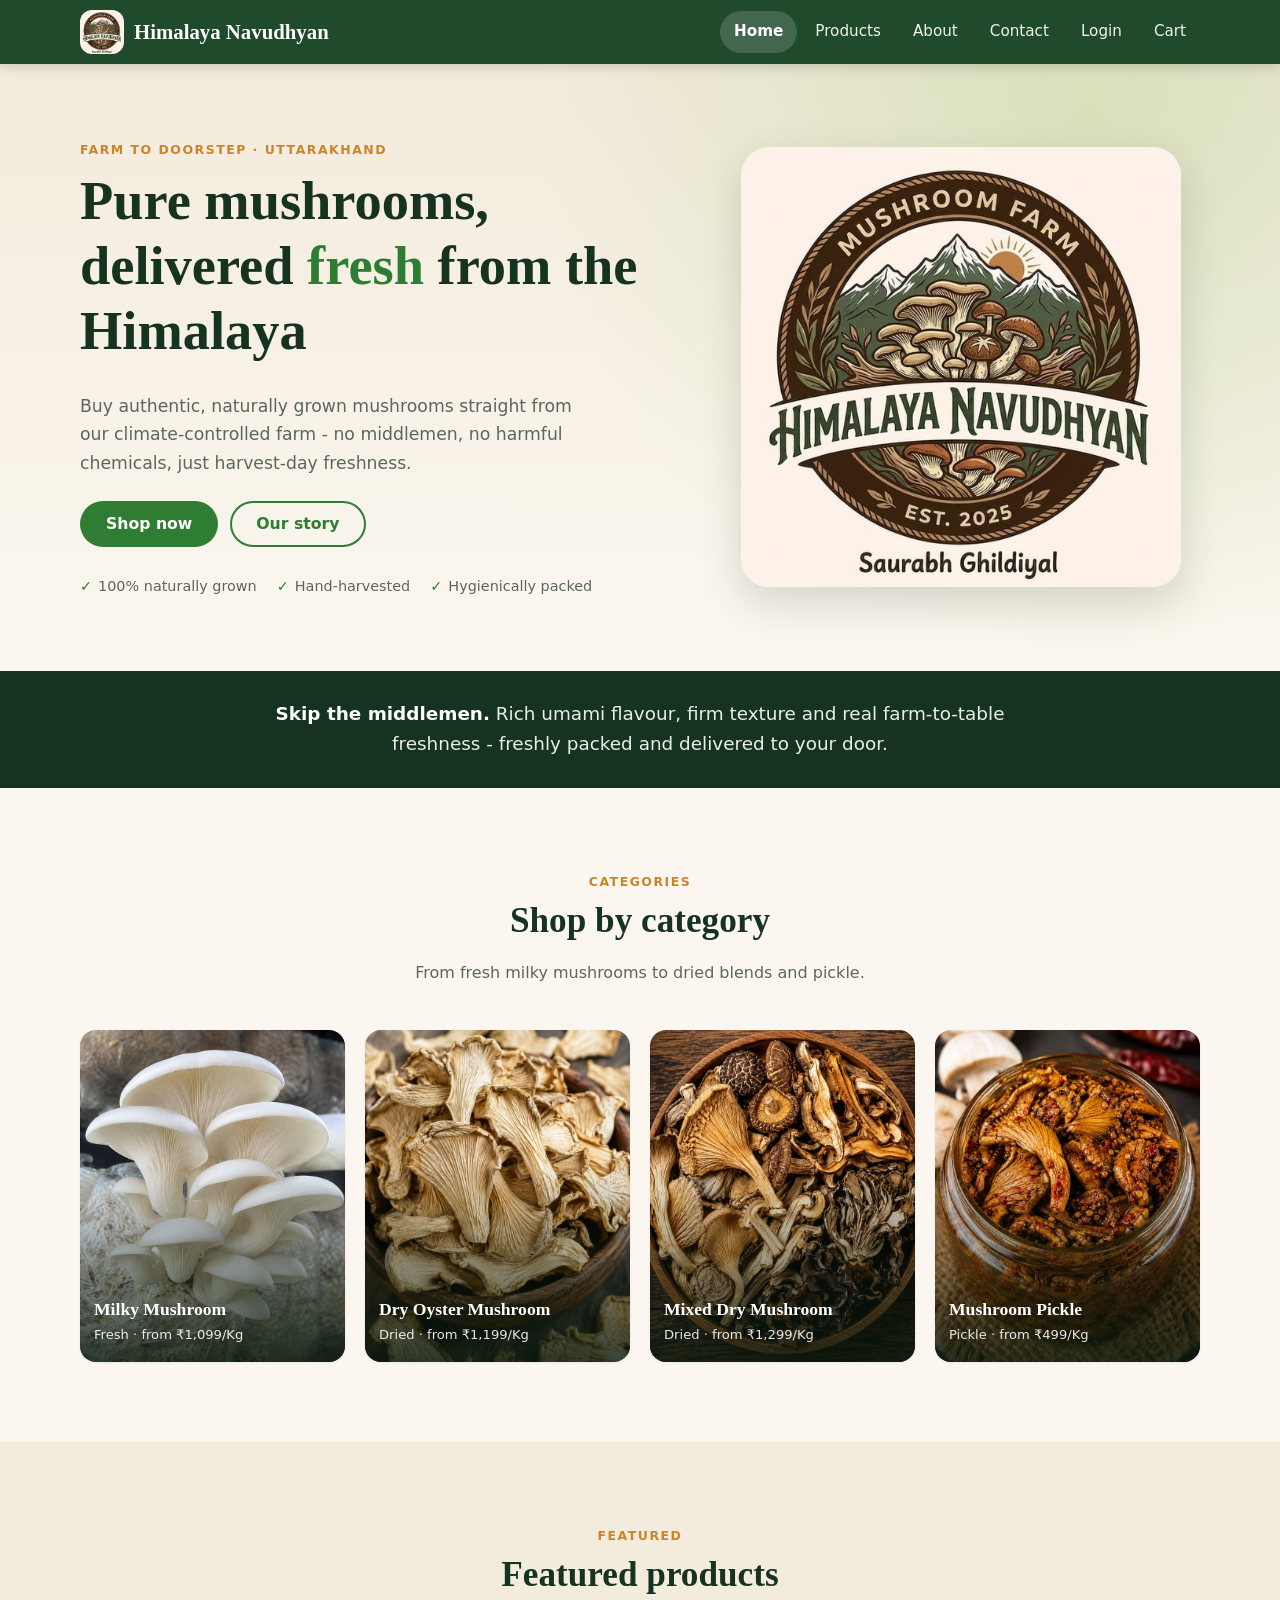
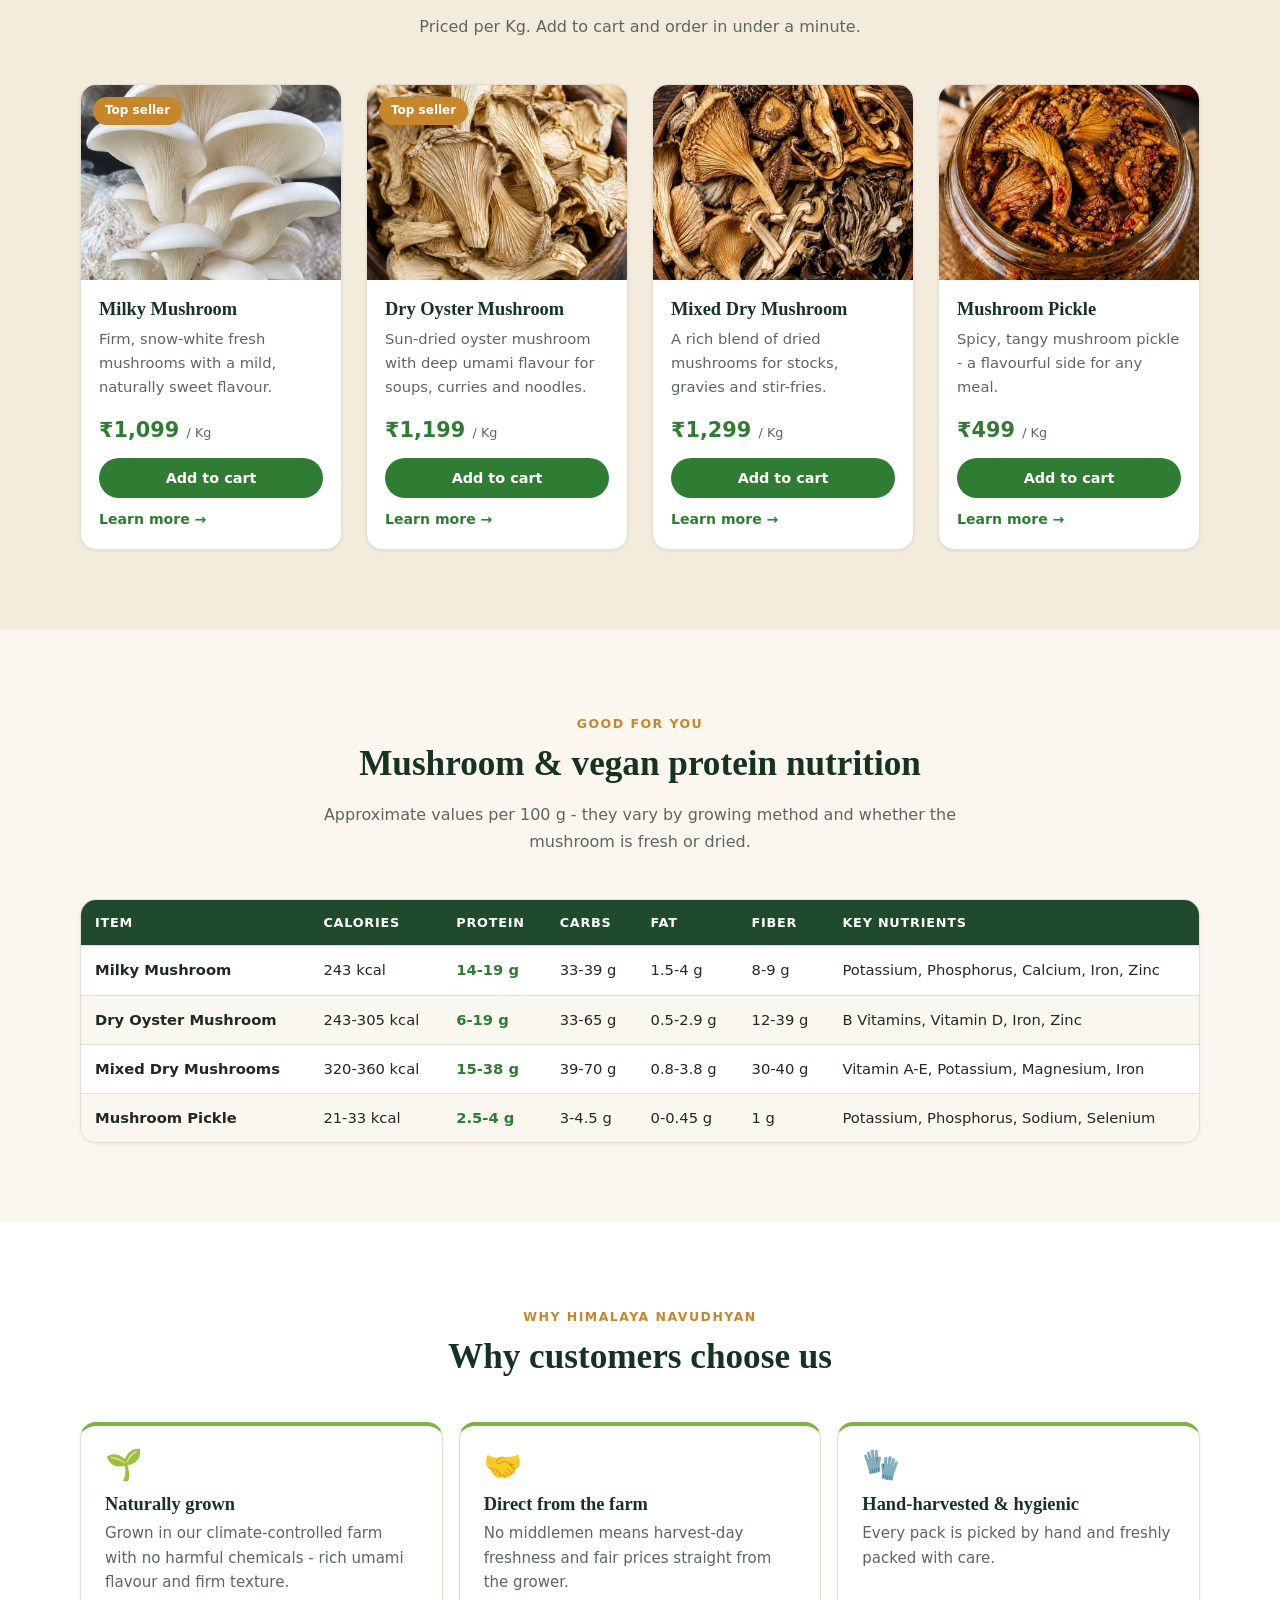
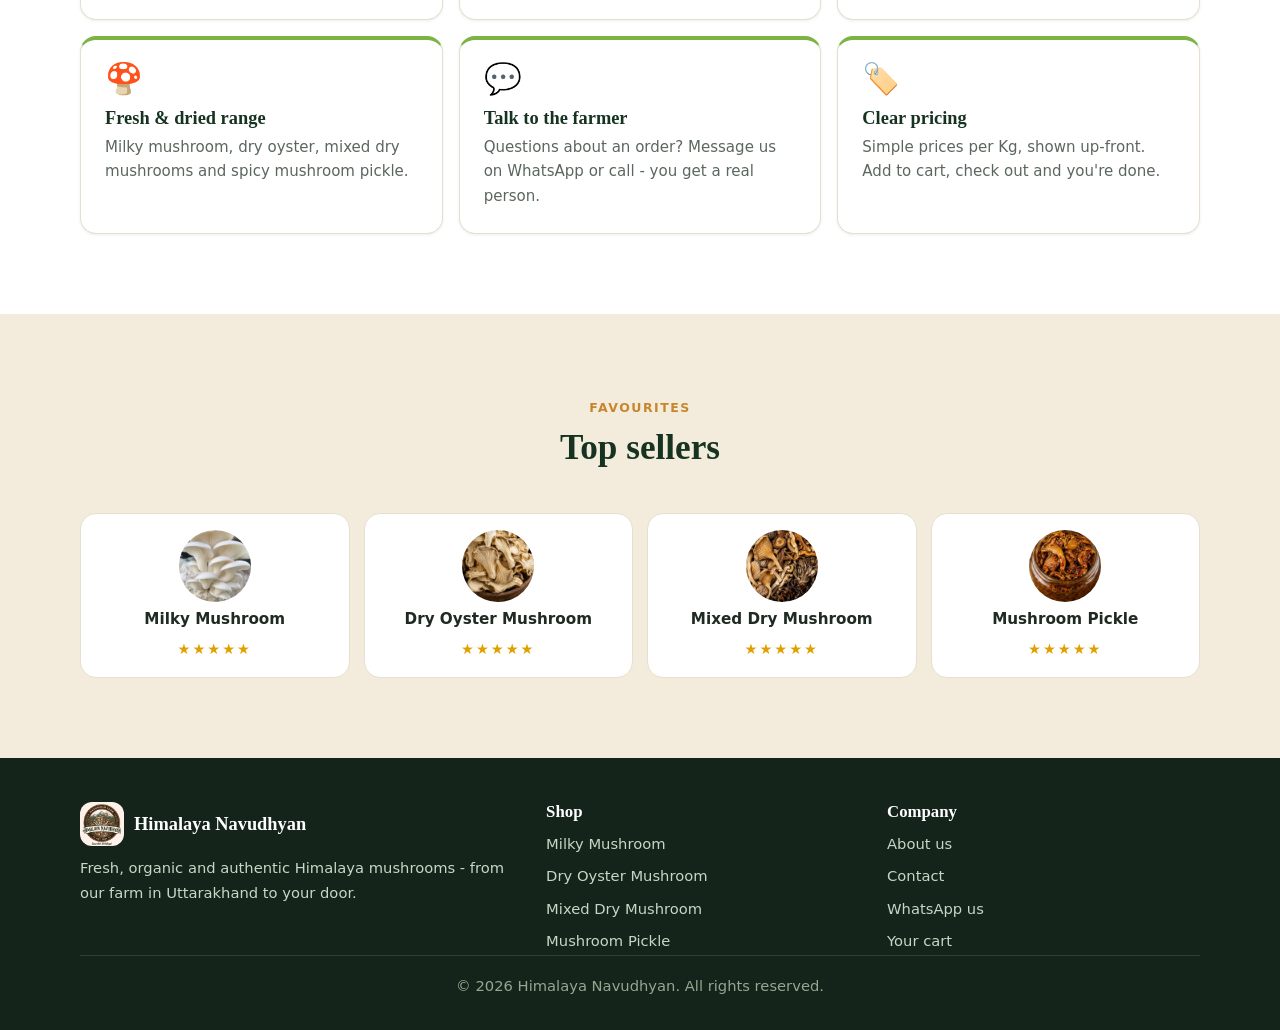
==== commit 4f0c54b3: "Fix broken asset paths and image references so the static site loads from the repo root." ====
--- a/index.html
+++ b/index.html
@@ -11,18 +11,18 @@
   <meta property="og:title" content="Himalaya Navudhyan - Fresh Himalaya Mushrooms Delivered">
   <meta property="og:description"
     content="Buy authentic, naturally grown Himalaya mushrooms directly from the farm - fresh milky mushroom, dry oyster, mixed dry mushrooms and mushroom pickle.">
-  <meta property="og:image" content="images/logo-large.jpg">
+  <meta property="og:image" content="logo-large.jpg">
   <link rel="preconnect" href="https://fonts.googleapis.com">
   <link rel="preconnect" href="https://fonts.gstatic.com" crossorigin>
   <link
     href="https://fonts.googleapis.com/css2?family=Fraunces:opsz,wght@9..144,600;9..144,700&family=Poppins:wght@400;500;600;700&display=swap"
     rel="stylesheet">
   <link rel="stylesheet" href="style.css">
-  <link rel="icon" type="image/x-icon" href="favicon_io/favicon.ico">
-  <link rel="icon" type="image/png" sizes="32x32" href="favicon_io/favicon-32x32.png">
-  <link rel="icon" type="image/png" sizes="16x16" href="favicon_io/favicon-16x16.png">
-  <link rel="apple-touch-icon" sizes="180x180" href="favicon_io/apple-touch-icon.png">
-  <link rel="manifest" href="favicon_io/site.webmanifest">
+  <link rel="icon" type="image/x-icon" href="favicon.ico">
+  <link rel="icon" type="image/png" sizes="32x32" href="favicon-32x32.png">
+  <link rel="icon" type="image/png" sizes="16x16" href="favicon-16x16.png">
+  <link rel="apple-touch-icon" sizes="180x180" href="apple-touch-icon.png">
+  <link rel="manifest" href="site.webmanifest">
 </head>
 
 <body>
@@ -30,7 +30,7 @@
   <header class="site-header">
     <div class="container header-inner">
       <a class="brand" href="index.html" aria-label="Himalaya Navudhyan - home">
-        <img src="images/logo.jpg" alt="" width="44" height="44">
+        <img src="logo.jpg" alt="" width="44" height="44">
         <span>Himalaya Navudhyan</span>
       </a>
       <button class="nav-toggle" type="button" aria-label="Menu" aria-expanded="false" aria-controls="site-nav">
@@ -69,7 +69,7 @@
         </div>
         <div class="hero-art">
           <div class="hero-photo">
-            <img src="images/logo.jpg" alt="Himalaya Navudhyan mushroom farm" width="200"
+            <img src="logo.jpg" alt="Himalaya Navudhyan mushroom farm" width="200"
               fetchpriority="high">
           </div>
         </div>
@@ -91,19 +91,19 @@
           <p>From fresh milky mushrooms to dried blends and pickle.</p>
         </div>
         <div class="tiles">
-          <a class="tile reveal" href="milckymushroom.html"><img src="images/milky.jpg" alt="" loading="lazy"
+          <a class="tile reveal" href="milckymushroom.html"><img src="milky.jpg" alt="" loading="lazy"
               width="720" height="1080">
             <div class="tile-label"><strong>Milky Mushroom</strong><span>Fresh · from ₹1,099/Kg</span></div>
           </a>
-          <a class="tile reveal" href="dryoyster.html"><img src="images/dry-oyster.jpg" alt="" loading="lazy"
+          <a class="tile reveal" href="dryoyster.html"><img src="dry-oyster.jpg" alt="" loading="lazy"
               width="720" height="1080">
             <div class="tile-label"><strong>Dry Oyster Mushroom</strong><span>Dried · from ₹1,199/Kg</span></div>
           </a>
-          <a class="tile reveal" href="mixeddrymushroom.html"><img src="images/mixed-dry.jpg" alt="" loading="lazy"
+          <a class="tile reveal" href="mixeddrymushroom.html"><img src="mixed-dry.jpg" alt="" loading="lazy"
               width="720" height="1080">
             <div class="tile-label"><strong>Mixed Dry Mushroom</strong><span>Dried · from ₹1,299/Kg</span></div>
           </a>
-          <a class="tile reveal" href="mushroompickle.html"><img src="images/pickle.jpg" alt="" loading="lazy"
+          <a class="tile reveal" href="mushroompickle.html"><img src="pickle.jpg" alt="" loading="lazy"
               width="720" height="1080">
             <div class="tile-label"><strong>Mushroom Pickle</strong><span>Pickle · from ₹499/Kg</span></div>
           </a>
@@ -121,7 +121,7 @@
         <div class="grid-products cols-4">
           <article class="product-card reveal">
             <a class="product-media" href="milckymushroom.html" tabindex="-1" aria-hidden="true">
-              <img src="images/milky.jpg" alt="" loading="lazy" width="720" height="1080"><span class="badge">Top
+              <img src="milky.jpg" alt="" loading="lazy" width="720" height="1080"><span class="badge">Top
                 seller</span>
             </a>
             <div class="product-body">
@@ -136,7 +136,7 @@
           </article>
           <article class="product-card reveal">
             <a class="product-media" href="dryoyster.html" tabindex="-1" aria-hidden="true">
-              <img src="images/dry-oyster.jpg" alt="" loading="lazy" width="720" height="1080"><span class="badge">Top
+              <img src="dry-oyster.jpg" alt="" loading="lazy" width="720" height="1080"><span class="badge">Top
                 seller</span>
             </a>
             <div class="product-body">
@@ -152,7 +152,7 @@
           </article>
           <article class="product-card reveal">
             <a class="product-media" href="mixeddrymushroom.html" tabindex="-1" aria-hidden="true">
-              <img src="images/mixed-dry.jpg" alt="" loading="lazy" width="720" height="1080">
+              <img src="mixed-dry.jpg" alt="" loading="lazy" width="720" height="1080">
             </a>
             <div class="product-body">
               <h3><a href="mixeddrymushroom.html">Mixed Dry Mushroom</a></h3>
@@ -166,7 +166,7 @@
           </article>
           <article class="product-card reveal">
             <a class="product-media" href="mushroompickle.html" tabindex="-1" aria-hidden="true">
-              <img src="images/pickle.jpg" alt="" loading="lazy" width="720" height="1080">
+              <img src="pickle.jpg" alt="" loading="lazy" width="720" height="1080">
             </a>
             <div class="product-body">
               <h3><a href="mushroompickle.html">Mushroom Pickle</a></h3>
@@ -293,16 +293,16 @@
           <h2>Top sellers</h2>
         </div>
         <div class="sellers">
-          <a class="seller reveal" href="milckymushroom.html"><img src="images/milky.jpg" alt="" loading="lazy"
+          <a class="seller reveal" href="milckymushroom.html"><img src="milky.jpg" alt="" loading="lazy"
               width="72" height="72"><strong>Milky Mushroom</strong><span class="stars"
               aria-label="5 out of 5 stars">★★★★★</span></a>
-          <a class="seller reveal" href="dryoyster.html"><img src="images/dry-oyster.jpg" alt="" loading="lazy"
+          <a class="seller reveal" href="dryoyster.html"><img src="dry-oyster.jpg" alt="" loading="lazy"
               width="72" height="72"><strong>Dry Oyster Mushroom</strong><span class="stars"
               aria-label="5 out of 5 stars">★★★★★</span></a>
-          <a class="seller reveal" href="mixeddrymushroom.html"><img src="images/mixed-dry.jpg" alt="" loading="lazy"
+          <a class="seller reveal" href="mixeddrymushroom.html"><img src="mixed-dry.jpg" alt="" loading="lazy"
               width="72" height="72"><strong>Mixed Dry Mushroom</strong><span class="stars"
               aria-label="5 out of 5 stars">★★★★★</span></a>
-          <a class="seller reveal" href="mushroompickle.html"><img src="images/pickle.jpg" alt="" loading="lazy"
+          <a class="seller reveal" href="mushroompickle.html"><img src="pickle.jpg" alt="" loading="lazy"
               width="72" height="72"><strong>Mushroom Pickle</strong><span class="stars"
               aria-label="5 out of 5 stars">★★★★★</span></a>
         </div>
@@ -313,7 +313,7 @@
     <div class="container">
       <div class="footer-grid">
         <div>
-          <div class="footer-brand"><img src="images/logo.jpg" alt="" width="44" height="44"><strong>Himalaya
+          <div class="footer-brand"><img src="logo.jpg" alt="" width="44" height="44"><strong>Himalaya
               Navudhyan</strong></div>
           <p>Fresh, organic and authentic Himalaya mushrooms - from our farm in Uttarakhand to your door.</p>
         </div>
@@ -339,7 +339,7 @@
       <p class="copyright">© 2026 Himalaya Navudhyan. All rights reserved.</p>
     </div>
   </footer>
-  <script src="js/site.js"></script>
+  <script src="site.js"></script>
 </body>
 
 </html>
